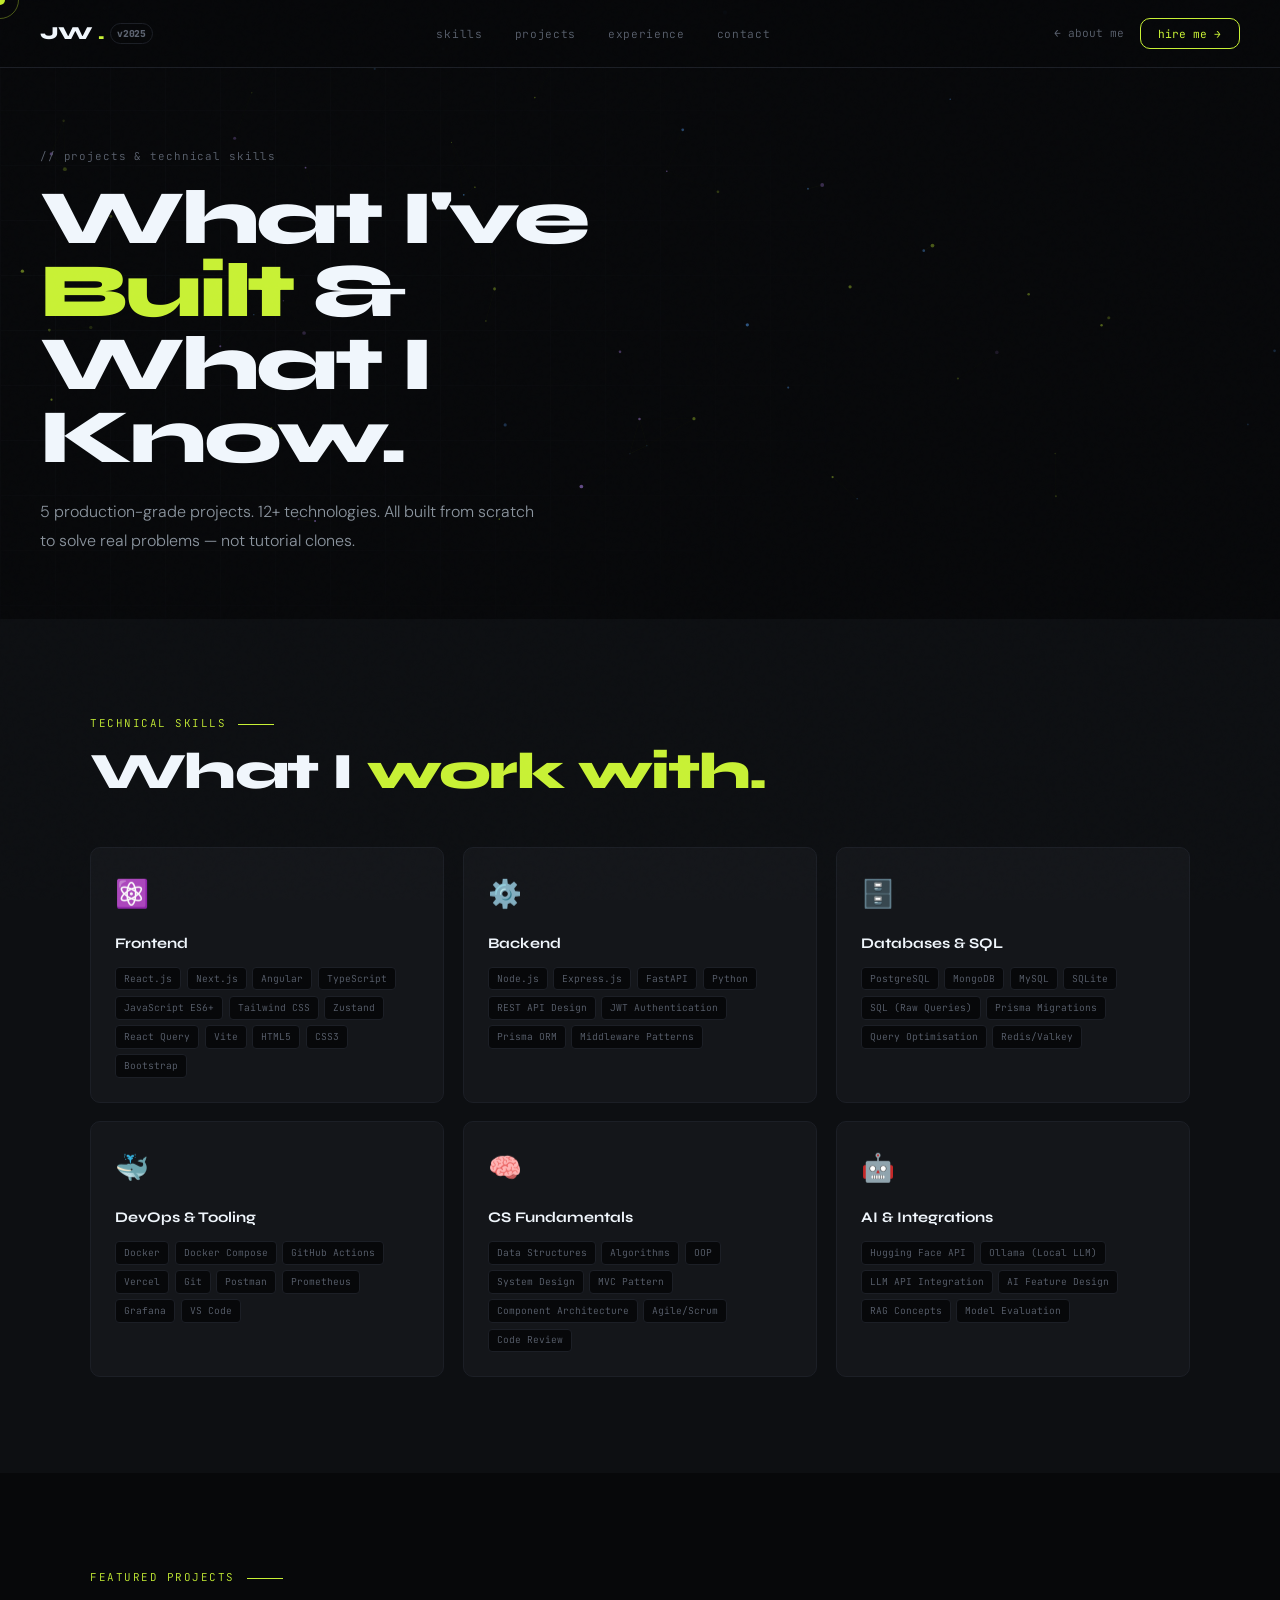
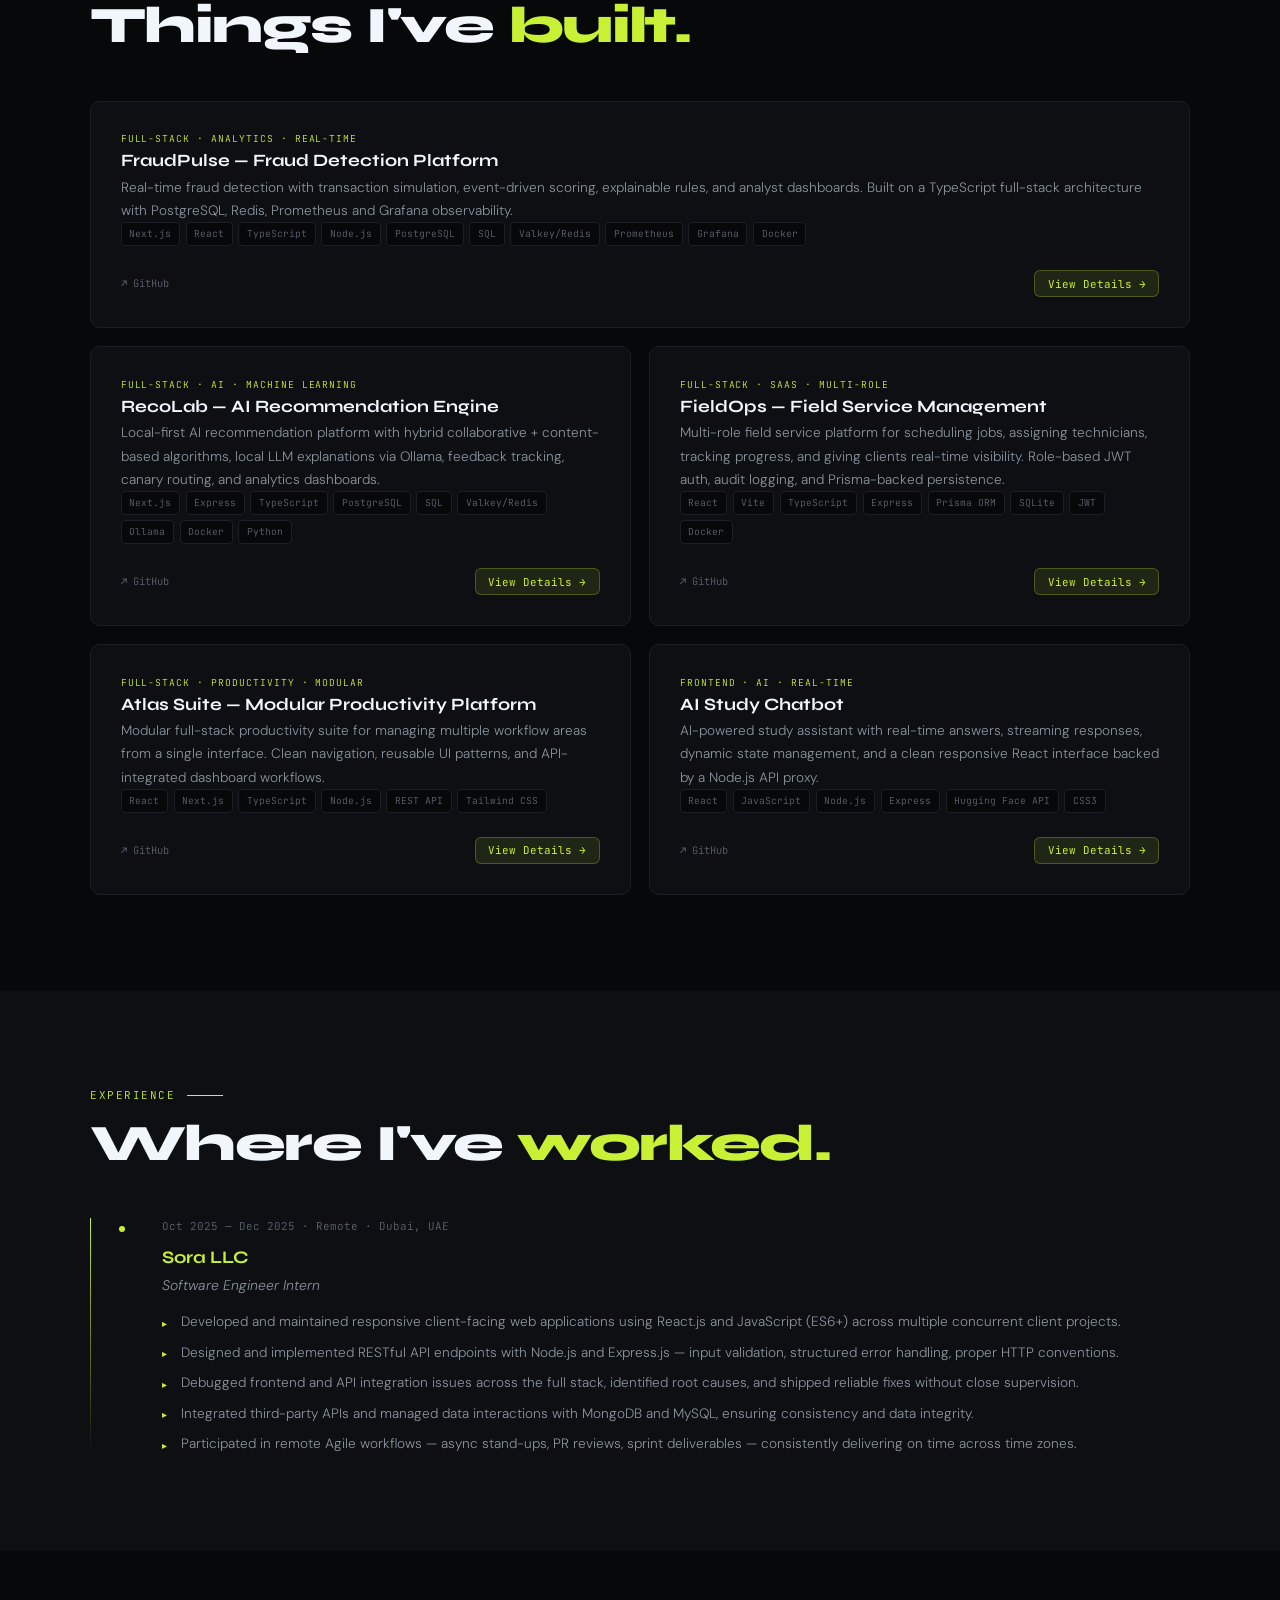
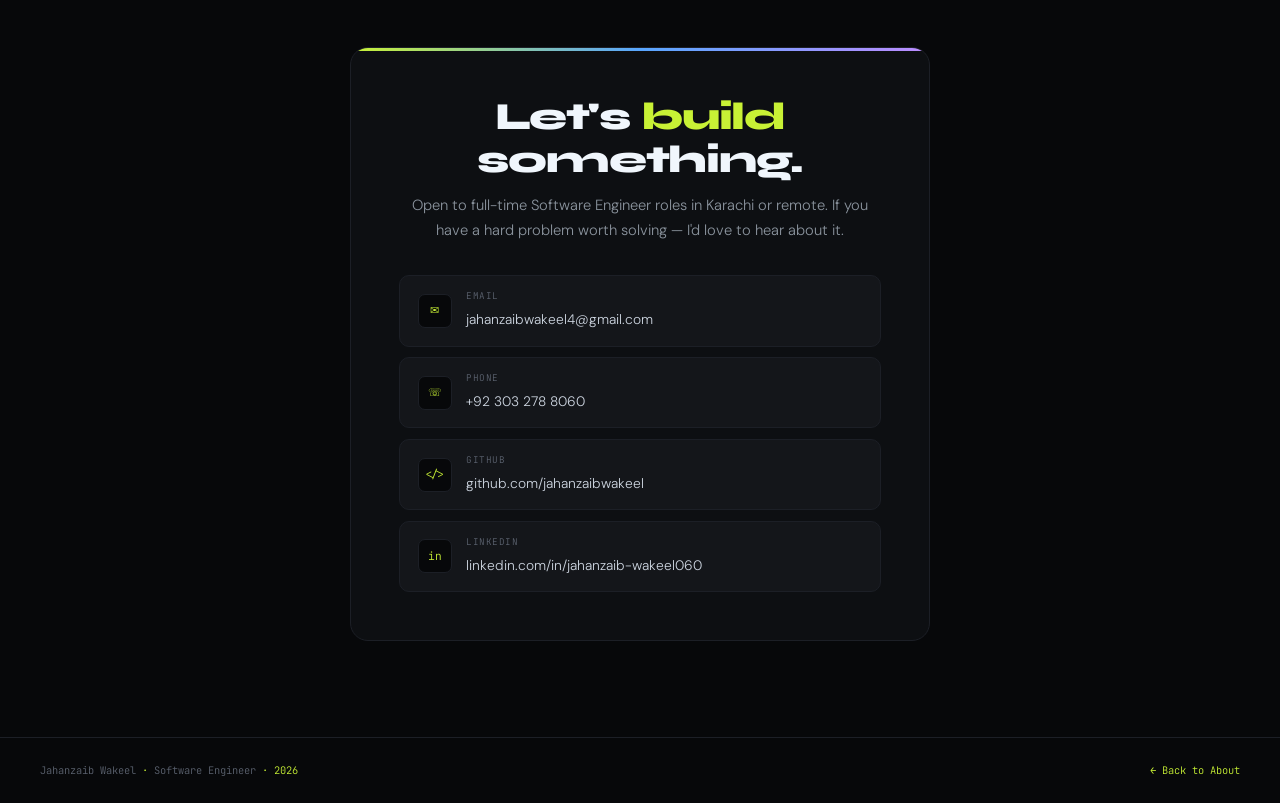
==== projects.html @ edf0a4b5 "my portfolio" ====
<!DOCTYPE html>
<html lang="en">
<head>
  <meta charset="UTF-8"/>
  <meta name="viewport" content="width=device-width,initial-scale=1.0"/>
  <title>Projects & Skills — Jahanzaib Wakeel</title>
  <meta name="description" content="Projects and technical skills of Jahanzaib Wakeel — Full-Stack Software Engineer."/>
  <link rel="preconnect" href="https://fonts.googleapis.com"/>
  <link href="https://fonts.googleapis.com/css2?family=Syne:wght@400;600;700;800&family=JetBrains+Mono:wght@300;400;500&family=DM+Sans:ital,wght@0,300;0,400;0,500;1,300&display=swap" rel="stylesheet"/>
  <link rel="stylesheet" href="css/style.css"/>
</head>
<body>

<!-- ── SHARED UI ───────────────────────────── -->
<div id="progress"></div>
<div id="cursor"></div>
<div id="cursor-ring"></div>

<!-- ══════════════════════════════════
     NAV
══════════════════════════════════ -->
<nav id="nav">
  <div class="nav-logo" data-glitch>JW<span class="dot">.</span><span class="version">v2025</span></div>
  <ul class="nav-links">
    <li><a href="#skills">skills</a></li>
    <li><a href="#projects">projects</a></li>
    <li><a href="#experience">experience</a></li>
    <li><a href="#page2-contact">contact</a></li>
  </ul>
  <div class="nav-right">
    <a href="index.html" class="nav-page-link">← about me</a>
    <button class="nav-cta" data-modal="open"><span class="label">hire me →</span></button>
  </div>
</nav>

<!-- ══════════════════════════════════
     HIRE ME MODAL (same on both pages)
══════════════════════════════════ -->
<div class="modal-overlay" id="modal">
  <div class="modal">
    <div class="modal-top-bar"></div>
    <button class="modal-close" onclick="closeModal()">✕</button>
    <div class="modal-eyebrow">// open to opportunities</div>
    <div class="modal-title">Let's Build<br/>Together.</div>
    <div class="modal-sub">Full-time · Contract · Freelance — available in Karachi or fully remote.</div>
    <div class="modal-links">
      <a href="mailto:jahanzaibwakeel4@gmail.com" class="modal-link">
        <div class="mlink-icon">✉</div>
        <div><span class="mlink-label">Email</span><span class="mlink-value">jahanzaibwakeel4@gmail.com</span></div>
      </a>
      <a href="tel:+923032788060" class="modal-link">
        <div class="mlink-icon">☏</div>
        <div><span class="mlink-label">Phone</span><span class="mlink-value">+92 303 278 8060</span></div>
      </a>
      <a href="https://linkedin.com/in/jahanzaib-wakeel060/" target="_blank" class="modal-link">
        <div class="mlink-icon">in</div>
        <div><span class="mlink-label">LinkedIn</span><span class="mlink-value">linkedin.com/in/jahanzaib-wakeel060</span></div>
      </a>
      <a href="https://github.com/jahanzaibwakeel" target="_blank" class="modal-link">
        <div class="mlink-icon">&lt;/&gt;</div>
        <div><span class="mlink-label">GitHub</span><span class="mlink-value">github.com/jahanzaibwakeel</span></div>
      </a>
      <div class="modal-link">
        <div class="mlink-icon">📍</div>
        <div><span class="mlink-label">Location</span><span class="mlink-value">Karachi, Pakistan · Remote OK</span></div>
      </div>
    </div>
    <div class="modal-status">
      <div class="status-dot"></div>
      <span>Currently available — seeking full-time roles</span>
    </div>
  </div>
</div>

<!-- ══════════════════════════════════
     PAGE 2 HERO
══════════════════════════════════ -->
<section id="page2-hero" style="position:relative">
  <canvas id="particle-canvas" style="position:absolute;inset:0;pointer-events:none;z-index:0"></canvas>
  <div class="p2-hero-grid"></div>
  <div class="p2-hero-content" style="position:relative;z-index:1">
    <div class="p2-tag">// projects &amp; technical skills</div>
    <h1 class="p2-title">What I've<br/><em>Built</em> &amp;<br/>What I Know.</h1>
    <p class="p2-desc">5 production-grade projects. 12+ technologies. All built from scratch to solve real problems — not tutorial clones.</p>
  </div>
</section>

<!-- ══════════════════════════════════
     SKILLS  — rendered by projects.js
══════════════════════════════════ -->
<section id="skills">
  <div class="mxw">
    <div class="sec-eyebrow" data-reveal data-delay="1">Technical Skills</div>
    <h2 class="sec-title" data-reveal data-delay="2">What I <em>work with.</em></h2>
    <div class="skills-grid" id="skills-grid">
      <!-- Injected by projects.js -->
    </div>
  </div>
</section>

<!-- ══════════════════════════════════
     PROJECTS — rendered by projects.js
══════════════════════════════════ -->
<section id="projects">
  <div class="mxw">
    <div class="sec-eyebrow" data-reveal data-delay="1">Featured Projects</div>
    <h2 class="sec-title" data-reveal data-delay="2">Things I've <em>built.</em></h2>
    <div class="proj-grid" id="projects-grid">
      <!-- Injected by projects.js -->
    </div>
  </div>
</section>

<!-- ══════════════════════════════════
     EXPERIENCE
══════════════════════════════════ -->
<section id="experience">
  <div class="mxw">
    <div class="sec-eyebrow" data-reveal data-delay="1">Experience</div>
    <h2 class="sec-title" data-reveal data-delay="2">Where I've <em>worked.</em></h2>
    <div class="exp-timeline">
      <div class="exp-item" data-reveal>
        <div class="exp-dot"></div>
        <div class="exp-date">Oct 2025 — Dec 2025 · Remote · Dubai, UAE</div>
        <div class="exp-co">Sora LLC</div>
        <div class="exp-role">Software Engineer Intern</div>
        <ul class="exp-bullets">
          <li>Developed and maintained responsive client-facing web applications using React.js and JavaScript (ES6+) across multiple concurrent client projects.</li>
          <li>Designed and implemented RESTful API endpoints with Node.js and Express.js — input validation, structured error handling, proper HTTP conventions.</li>
          <li>Debugged frontend and API integration issues across the full stack, identified root causes, and shipped reliable fixes without close supervision.</li>
          <li>Integrated third-party APIs and managed data interactions with MongoDB and MySQL, ensuring consistency and data integrity.</li>
          <li>Participated in remote Agile workflows — async stand-ups, PR reviews, sprint deliverables — consistently delivering on time across time zones.</li>
        </ul>
      </div>
    </div>
  </div>
</section>

<!-- ══════════════════════════════════
     CONTACT
══════════════════════════════════ -->
<section id="page2-contact">
  <div class="mxw">
    <div class="p2-contact-wrap" data-reveal>
      <h2 class="p2-ct-title">Let's <em>build</em><br/>something.</h2>
      <p class="p2-ct-sub">Open to full-time Software Engineer roles in Karachi or remote. If you have a hard problem worth solving — I'd love to hear about it.</p>
      <div class="p2-ct-links">
        <a href="mailto:jahanzaibwakeel4@gmail.com" class="ct-link">
          <div class="ct-ico">✉</div>
          <div><span class="ct-label">Email</span><span class="ct-val">jahanzaibwakeel4@gmail.com</span></div>
        </a>
        <a href="tel:+923032788060" class="ct-link">
          <div class="ct-ico">☏</div>
          <div><span class="ct-label">Phone</span><span class="ct-val">+92 303 278 8060</span></div>
        </a>
        <a href="https://github.com/jahanzaibwakeel" target="_blank" class="ct-link">
          <div class="ct-ico">&lt;/&gt;</div>
          <div><span class="ct-label">GitHub</span><span class="ct-val">github.com/jahanzaibwakeel</span></div>
        </a>
        <a href="https://linkedin.com/in/jahanzaib-wakeel060/" target="_blank" class="ct-link">
          <div class="ct-ico">in</div>
          <div><span class="ct-label">LinkedIn</span><span class="ct-val">linkedin.com/in/jahanzaib-wakeel060</span></div>
        </a>
      </div>
    </div>
  </div>
</section>

<!-- FOOTER -->
<footer>
  <p>Jahanzaib Wakeel <span>·</span> Software Engineer <span>·</span> <span id="year"></span></p>
  <p><a href="index.html" style="color:var(--volt)">← Back to About</a></p>
</footer>

<!-- ── SCRIPTS ──────────────────────────── -->
<script src="js/main.js"></script>
<script src="js/projects.js"></script>
</body>
</html>
---- css/style.css ----
/* ═══════════════════════════════════════════════════════
   JAHANZAIB WAKEEL — PORTFOLIO STYLESHEET
   style.css · shared across all pages
═══════════════════════════════════════════════════════ */

/* ── DESIGN TOKENS ─────────────────────────────────── */
:root {
  --ink:      #07080a;
  --ink2:     #0d0f12;
  --ink3:     #14161a;
  --border:   #1c1f26;
  --mist:     #2e3340;
  --td:       #5c6370;
  --tm:       #8b949e;
  --tb:       #cdd5e0;
  --tB:       #f0f6fc;
  --volt:     #c8f135;
  --voltD:    #a3c922;
  --voltG:    rgba(200, 241, 53, 0.10);
  --voltGH:   rgba(200, 241, 53, 0.18);
  --blue:     #58a6ff;
  --purple:   #bc8cff;
  --orange:   #ffa657;
  --cyan:     #39d0d8;
  --red:      #ff7b72;
  --r:        10px;
  --rL:       18px;
  --nh:       68px;
  --shadow:   0 8px 48px rgba(0,0,0,0.55);
  --ease:     cubic-bezier(0.25, 0.46, 0.45, 0.94);
}

/* ── RESET ─────────────────────────────────────────── */
*, *::before, *::after {
  box-sizing: border-box;
  margin: 0;
  padding: 0;
}
html {
  scroll-behavior: smooth;
  font-size: 16px;
}
body {
  background: var(--ink);
  color: var(--tb);
  font-family: 'DM Sans', sans-serif;
  font-weight: 300;
  line-height: 1.65;
  overflow-x: hidden;
  cursor: none;
}
a { color: inherit; text-decoration: none; }
button { cursor: none; }
img { display: block; max-width: 100%; }
ul { list-style: none; }

/* ── SCROLLBAR ─────────────────────────────────────── */
::-webkit-scrollbar { width: 3px; }
::-webkit-scrollbar-track { background: var(--ink); }
::-webkit-scrollbar-thumb { background: var(--volt); border-radius: 2px; }

/* ── NOISE TEXTURE ─────────────────────────────────── */
body::after {
  content: '';
  position: fixed;
  inset: 0;
  background-image: url("data:image/svg+xml,%3Csvg viewBox='0 0 200 200' xmlns='http://www.w3.org/2000/svg'%3E%3Cfilter id='n'%3E%3CfeTurbulence type='fractalNoise' baseFrequency='.85' numOctaves='4' stitchTiles='stitch'/%3E%3C/filter%3E%3Crect width='100%25' height='100%25' filter='url(%23n)' opacity='.025'/%3E%3C/svg%3E");
  pointer-events: none;
  z-index: 9999;
  mix-blend-mode: overlay;
}

/* ── PROGRESS BAR ──────────────────────────────────── */
#progress {
  position: fixed;
  top: 0; left: 0;
  height: 2px;
  background: linear-gradient(90deg, var(--volt), var(--blue));
  z-index: 1000;
  width: 0%;
  transition: width 0.1s linear;
}

/* ── CUSTOM CURSOR ─────────────────────────────────── */
#cursor {
  position: fixed;
  width: 10px;
  height: 10px;
  background: var(--volt);
  border-radius: 50%;
  pointer-events: none;
  z-index: 9998;
  transform: translate(-50%, -50%);
  transition: width 0.2s var(--ease), height 0.2s var(--ease);
  mix-blend-mode: difference;
}
#cursor-ring {
  position: fixed;
  width: 38px;
  height: 38px;
  border: 1.5px solid rgba(200, 241, 53, 0.35);
  border-radius: 50%;
  pointer-events: none;
  z-index: 9997;
  transform: translate(-50%, -50%);
  transition: width 0.25s var(--ease), height 0.25s var(--ease),
              border-color 0.25s;
}
.cursor-grow { width: 22px !important; height: 22px !important; }
.ring-grow   { width: 60px !important; height: 60px !important;
               border-color: rgba(200, 241, 53, 0.65) !important; }

/* ── NAV ───────────────────────────────────────────── */
nav {
  position: fixed;
  top: 0; left: 0; right: 0;
  height: var(--nh);
  display: flex;
  align-items: center;
  justify-content: space-between;
  padding: 0 2.5rem;
  background: rgba(7, 8, 10, 0.82);
  backdrop-filter: blur(20px);
  -webkit-backdrop-filter: blur(20px);
  border-bottom: 1px solid var(--border);
  z-index: 500;
  transition: box-shadow 0.3s;
}
nav.scrolled { box-shadow: 0 4px 40px rgba(0,0,0,0.6); }

.nav-logo {
  font-family: 'Syne', sans-serif;
  font-weight: 800;
  font-size: 1.15rem;
  letter-spacing: -0.02em;
  color: var(--tB);
  display: flex;
  align-items: center;
  gap: 0.35rem;
}
.nav-logo .dot { color: var(--volt); }
.nav-logo .version {
  font-family: 'JetBrains Mono', monospace;
  font-size: 0.6rem;
  color: var(--td);
  border: 1px solid var(--border);
  padding: 0.1rem 0.4rem;
  border-radius: 100px;
}

.nav-links {
  display: flex;
  gap: 2rem;
}
.nav-links a {
  font-family: 'JetBrains Mono', monospace;
  font-size: 0.7rem;
  color: var(--td);
  letter-spacing: 0.06em;
  transition: color 0.2s;
  position: relative;
  padding-bottom: 2px;
}
.nav-links a::after {
  content: '';
  position: absolute;
  bottom: -2px; left: 0;
  width: 0; height: 1px;
  background: var(--volt);
  transition: width 0.25s var(--ease);
}
.nav-links a:hover,
.nav-links a.active { color: var(--volt); }
.nav-links a:hover::after,
.nav-links a.active::after { width: 100%; }

.nav-right {
  display: flex;
  align-items: center;
  gap: 1rem;
}
.nav-page-link {
  font-family: 'JetBrains Mono', monospace;
  font-size: 0.7rem;
  color: var(--td);
  transition: color 0.2s;
}
.nav-page-link:hover { color: var(--volt); }
.nav-cta {
  font-family: 'JetBrains Mono', monospace;
  font-size: 0.7rem;
  padding: 0.45rem 1.1rem;
  border: 1px solid var(--volt);
  color: var(--volt);
  border-radius: var(--r);
  transition: all 0.22s;
  background: transparent;
  position: relative;
  overflow: hidden;
}
.nav-cta::before {
  content: '';
  position: absolute;
  inset: 0;
  background: var(--volt);
  transform: translateX(-101%);
  transition: transform 0.25s var(--ease);
}
.nav-cta .label { position: relative; z-index: 1; }
.nav-cta:hover { color: var(--ink); }
.nav-cta:hover::before { transform: translateX(0); }

/* ── HIRE ME MODAL ─────────────────────────────────── */
.modal-overlay {
  position: fixed;
  inset: 0;
  background: rgba(0, 0, 0, 0.80);
  backdrop-filter: blur(12px);
  -webkit-backdrop-filter: blur(12px);
  z-index: 800;
  display: flex;
  align-items: center;
  justify-content: center;
  opacity: 0;
  pointer-events: none;
  transition: opacity 0.3s;
}
.modal-overlay.open {
  opacity: 1;
  pointer-events: all;
}
.modal {
  background: var(--ink2);
  border: 1px solid var(--border);
  border-radius: var(--rL);
  padding: 2.5rem;
  width: min(520px, 92vw);
  position: relative;
  overflow: hidden;
  transform: translateY(30px) scale(0.96);
  transition: transform 0.35s var(--ease);
}
.modal-overlay.open .modal {
  transform: none;
}
.modal-top-bar {
  position: absolute;
  top: 0; left: 0; right: 0;
  height: 3px;
  background: linear-gradient(90deg, var(--volt), var(--blue), var(--purple));
}
.modal-close {
  position: absolute;
  top: 1rem; right: 1rem;
  width: 30px; height: 30px;
  border-radius: 50%;
  background: var(--ink3);
  border: 1px solid var(--border);
  color: var(--td);
  font-size: 0.85rem;
  display: flex;
  align-items: center;
  justify-content: center;
  transition: all 0.2s;
}
.modal-close:hover { border-color: var(--volt); color: var(--volt); }

.modal-eyebrow {
  font-family: 'JetBrains Mono', monospace;
  font-size: 0.65rem;
  color: var(--volt);
  letter-spacing: 0.12em;
  text-transform: uppercase;
  margin-bottom: 0.6rem;
}
.modal-title {
  font-family: 'Syne', sans-serif;
  font-weight: 800;
  font-size: 1.9rem;
  color: var(--tB);
  letter-spacing: -0.025em;
  margin-bottom: 0.5rem;
  line-height: 1.1;
}
.modal-sub {
  font-size: 0.85rem;
  color: var(--tm);
  margin-bottom: 1.75rem;
  line-height: 1.6;
}
.modal-links {
  display: flex;
  flex-direction: column;
  gap: 0.65rem;
}
.modal-link {
  display: flex;
  align-items: center;
  gap: 1rem;
  padding: 0.85rem 1.1rem;
  background: var(--ink3);
  border: 1px solid var(--border);
  border-radius: var(--r);
  transition: all 0.22s var(--ease);
}
.modal-link:hover {
  border-color: var(--volt);
  background: var(--voltG);
  transform: translateX(5px);
}
.mlink-icon {
  width: 36px; height: 36px;
  border-radius: 8px;
  background: var(--ink);
  border: 1px solid var(--border);
  display: flex;
  align-items: center;
  justify-content: center;
  font-size: 0.9rem;
  flex-shrink: 0;
  transition: border-color 0.2s;
  font-family: 'JetBrains Mono', monospace;
  font-size: 0.75rem;
  color: var(--volt);
}
.modal-link:hover .mlink-icon { border-color: var(--volt); }
.mlink-label {
  font-family: 'JetBrains Mono', monospace;
  font-size: 0.6rem;
  color: var(--td);
  display: block;
  margin-bottom: 0.1rem;
  text-transform: uppercase;
  letter-spacing: 0.06em;
}
.mlink-value { font-size: 0.87rem; color: var(--tb); }
.modal-status {
  display: flex;
  align-items: center;
  gap: 0.6rem;
  margin-top: 1.5rem;
  padding: 0.7rem 1rem;
  background: rgba(200, 241, 53, 0.05);
  border: 1px solid rgba(200, 241, 53, 0.18);
  border-radius: var(--r);
}
.status-dot {
  width: 8px; height: 8px;
  background: var(--volt);
  border-radius: 50%;
  animation: pulse-green 1.8s ease-in-out infinite;
}
.modal-status span {
  font-family: 'JetBrains Mono', monospace;
  font-size: 0.7rem;
  color: var(--volt);
}
@keyframes pulse-green {
  0%, 100% { box-shadow: 0 0 0 0 rgba(200,241,53,0.5); }
  50% { box-shadow: 0 0 0 6px rgba(200,241,53,0); }
}

/* ── SECTION HELPERS ───────────────────────────────── */
section { padding: 6rem 2.5rem; position: relative; }
.mxw { max-width: 1100px; margin: 0 auto; }
.sec-eyebrow {
  font-family: 'JetBrains Mono', monospace;
  font-size: 0.68rem;
  color: var(--volt);
  letter-spacing: 0.14em;
  text-transform: uppercase;
  display: flex;
  align-items: center;
  gap: 0.75rem;
  margin-bottom: 0.75rem;
}
.sec-eyebrow::after {
  content: '';
  height: 1px; width: 36px;
  background: var(--volt);
  display: inline-block;
}
.sec-title {
  font-family: 'Syne', sans-serif;
  font-weight: 800;
  font-size: clamp(2rem, 4vw, 3.2rem);
  color: var(--tB);
  letter-spacing: -0.03em;
  margin-bottom: 3rem;
  line-height: 1.05;
}
.sec-title em { color: var(--volt); font-style: normal; }

/* ── BUTTONS ───────────────────────────────────────── */
.btn-volt {
  display: inline-flex;
  align-items: center;
  gap: 0.5rem;
  padding: 0.82rem 1.85rem;
  background: var(--volt);
  color: var(--ink);
  font-family: 'Syne', sans-serif;
  font-weight: 700;
  font-size: 0.88rem;
  border-radius: var(--r);
  border: none;
  transition: all 0.25s var(--ease);
  position: relative;
  overflow: hidden;
}
.btn-volt::after {
  content: '';
  position: absolute;
  inset: 0;
  background: linear-gradient(45deg, transparent 30%, rgba(255,255,255,0.18) 50%, transparent 70%);
  transform: translateX(-100%);
  transition: transform 0.45s;
}
.btn-volt:hover { transform: translateY(-2px); box-shadow: 0 8px 28px rgba(200,241,53,0.32); }
.btn-volt:hover::after { transform: translateX(100%); }
.btn-outline {
  display: inline-flex;
  align-items: center;
  gap: 0.5rem;
  padding: 0.82rem 1.85rem;
  border: 1px solid var(--border);
  color: var(--tm);
  font-family: 'Syne', sans-serif;
  font-weight: 600;
  font-size: 0.88rem;
  border-radius: var(--r);
  background: transparent;
  transition: all 0.22s var(--ease);
}
.btn-outline:hover { border-color: var(--volt); color: var(--volt); transform: translateY(-2px); }
.btn-sm {
  font-family: 'JetBrains Mono', monospace;
  font-size: 0.68rem;
  padding: 0.35rem 0.8rem;
  border: 1px solid rgba(200,241,53,0.25);
  color: var(--volt);
  border-radius: 6px;
  background: var(--voltG);
  transition: all 0.2s;
  display: inline-flex;
  align-items: center;
  gap: 0.3rem;
}
.btn-sm:hover { background: var(--voltGH); }

/* ── CHIPS / TAGS ──────────────────────────────────── */
.chip {
  font-family: 'JetBrains Mono', monospace;
  font-size: 0.63rem;
  padding: 0.25rem 0.65rem;
  border: 1px solid var(--border);
  border-radius: 100px;
  color: var(--td);
  background: var(--ink2);
  letter-spacing: 0.03em;
  transition: all 0.2s;
  cursor: default;
}
.chip:hover { border-color: var(--volt); color: var(--volt); background: var(--voltG); }
.stk-tag {
  font-family: 'JetBrains Mono', monospace;
  font-size: 0.6rem;
  padding: 0.18rem 0.48rem;
  border: 1px solid var(--border);
  border-radius: 4px;
  color: var(--td);
  background: var(--ink);
}

/* ── REVEAL ANIMATIONS ─────────────────────────────── */
[data-reveal] {
  opacity: 0;
  transform: translateY(32px);
  transition: opacity 0.7s var(--ease), transform 0.7s var(--ease);
}
[data-reveal="left"] { transform: translateX(-32px); }
[data-reveal="right"] { transform: translateX(32px); }
[data-reveal="scale"] { transform: scale(0.92); }
[data-reveal].visible {
  opacity: 1;
  transform: none;
}
[data-delay="1"] { transition-delay: 0.08s; }
[data-delay="2"] { transition-delay: 0.16s; }
[data-delay="3"] { transition-delay: 0.24s; }
[data-delay="4"] { transition-delay: 0.32s; }
[data-delay="5"] { transition-delay: 0.40s; }
[data-delay="6"] { transition-delay: 0.48s; }

/* ═══════════════════════════════════════════════════════
   PAGE 1 — index.html (Hero + About + Education)
═══════════════════════════════════════════════════════ */

/* ── CANVAS HERO ───────────────────────────────────── */
#hero {
  position: relative;
  height: 100vh;
  min-height: 700px;
  display: flex;
  align-items: center;
  overflow: hidden;
}
#three-canvas {
  position: absolute;
  inset: 0;
  z-index: 0;
}
.hero-overlay {
  position: absolute;
  inset: 0;
  background: linear-gradient(
    135deg,
    rgba(7,8,10,0.75) 0%,
    rgba(7,8,10,0.35) 60%,
    rgba(7,8,10,0.65) 100%
  );
  z-index: 1;
}
.hero-content {
  position: relative;
  z-index: 2;
  padding: 0 2.5rem;
  max-width: 900px;
}
.hero-eyebrow {
  display: inline-flex;
  align-items: center;
  gap: 0.6rem;
  font-family: 'JetBrains Mono', monospace;
  font-size: 0.7rem;
  color: var(--volt);
  letter-spacing: 0.1em;
  margin-bottom: 1.5rem;
  opacity: 0;
  animation: fadeUp 0.7s 0.3s var(--ease) forwards;
}
.hero-eyebrow::before {
  content: '';
  width: 22px; height: 1px;
  background: var(--volt);
}
.hero-eyebrow .blink {
  display: inline-block;
  width: 7px; height: 7px;
  background: var(--volt);
  border-radius: 50%;
  animation: pulse-green 1.5s infinite;
  margin-right: 0.25rem;
}
.hero-name {
  font-family: 'Syne', sans-serif;
  font-weight: 800;
  font-size: clamp(3.5rem, 10vw, 8rem);
  line-height: 0.9;
  letter-spacing: -0.04em;
  color: var(--tB);
  margin-bottom: 0.5rem;
  opacity: 0;
  animation: fadeUp 0.8s 0.45s var(--ease) forwards;
}
.hero-name .volt-text {
  color: var(--volt);
  display: inline-block;
  position: relative;
}
.hero-name .volt-text::after {
  content: '';
  position: absolute;
  bottom: -4px; left: 0; right: 0;
  height: 3px;
  background: linear-gradient(90deg, var(--volt), transparent);
  border-radius: 2px;
}
.hero-role {
  font-family: 'Syne', sans-serif;
  font-weight: 600;
  font-size: clamp(1rem, 2.2vw, 1.6rem);
  color: var(--td);
  margin-bottom: 2rem;
  opacity: 0;
  animation: fadeUp 0.7s 0.6s var(--ease) forwards;
}
.hero-desc {
  font-size: 1rem;
  color: var(--tm);
  max-width: 480px;
  line-height: 1.8;
  margin-bottom: 2.5rem;
  opacity: 0;
  animation: fadeUp 0.7s 0.75s var(--ease) forwards;
}
.hero-actions {
  display: flex;
  gap: 1rem;
  flex-wrap: wrap;
  opacity: 0;
  animation: fadeUp 0.7s 0.9s var(--ease) forwards;
}
.hero-chips-row {
  display: flex;
  flex-wrap: wrap;
  gap: 0.5rem;
  margin-top: 2.5rem;
  opacity: 0;
  animation: fadeUp 0.7s 1.05s var(--ease) forwards;
}
.hero-scroll {
  position: absolute;
  bottom: 2.5rem;
  left: 50%;
  transform: translateX(-50%);
  z-index: 2;
  display: flex;
  flex-direction: column;
  align-items: center;
  gap: 0.5rem;
  opacity: 0;
  animation: fadeUp 0.7s 1.3s var(--ease) forwards;
}
.hero-scroll span {
  font-family: 'JetBrains Mono', monospace;
  font-size: 0.6rem;
  color: var(--td);
  letter-spacing: 0.1em;
  text-transform: uppercase;
}
.scroll-line {
  width: 1px;
  height: 48px;
  background: linear-gradient(to bottom, var(--volt), transparent);
  animation: scrollLine 1.8s ease-in-out infinite;
}
@keyframes scrollLine {
  0%   { transform: scaleY(0); transform-origin: top; }
  50%  { transform: scaleY(1); transform-origin: top; }
  51%  { transform: scaleY(1); transform-origin: bottom; }
  100% { transform: scaleY(0); transform-origin: bottom; }
}

/* ── ABOUT ─────────────────────────────────────────── */
#about { background: var(--ink2); }
.about-grid {
  display: grid;
  grid-template-columns: 1fr 1fr;
  gap: 5rem;
  align-items: start;
}
.about-text p {
  color: var(--tm);
  line-height: 1.85;
  margin-bottom: 1.1rem;
  font-size: 0.95rem;
}
.about-text p strong { color: var(--tB); font-weight: 500; }
.about-text p em { color: var(--volt); font-style: normal; }
.about-meta {
  display: flex;
  flex-wrap: wrap;
  gap: 0.5rem;
  margin-top: 2rem;
}
.meta-item {
  display: flex;
  align-items: center;
  gap: 0.5rem;
  padding: 0.5rem 0.85rem;
  background: var(--ink3);
  border: 1px solid var(--border);
  border-radius: var(--r);
  font-family: 'JetBrains Mono', monospace;
  font-size: 0.68rem;
  color: var(--tm);
}
.meta-item span { color: var(--volt); }
.about-right {}
.stats-grid {
  display: grid;
  grid-template-columns: 1fr 1fr;
  gap: 1rem;
  margin-bottom: 2rem;
}
.stat-card {
  background: var(--ink3);
  border: 1px solid var(--border);
  border-radius: var(--r);
  padding: 1.4rem;
  transition: all 0.28s var(--ease);
  position: relative;
  overflow: hidden;
}
.stat-card::before {
  content: '';
  position: absolute;
  top: 0; left: 0; right: 0;
  height: 2px;
  background: linear-gradient(90deg, var(--volt), var(--blue));
  transform: scaleX(0);
  transform-origin: left;
  transition: transform 0.35s var(--ease);
}
.stat-card:hover { border-color: var(--mist); transform: translateY(-4px); }
.stat-card:hover::before { transform: scaleX(1); }
.stat-num {
  font-family: 'Syne', sans-serif;
  font-weight: 800;
  font-size: 2.4rem;
  color: var(--volt);
  line-height: 1;
  margin-bottom: 0.3rem;
}
.stat-lbl {
  font-family: 'JetBrains Mono', monospace;
  font-size: 0.65rem;
  color: var(--td);
  letter-spacing: 0.04em;
}
.about-cv-card {
  background: var(--ink3);
  border: 1px solid var(--border);
  border-radius: var(--r);
  padding: 1.5rem;
  position: relative;
  overflow: hidden;
  transition: border-color 0.3s;
}
.about-cv-card:hover { border-color: var(--volt); }
.cv-card-bar {
  height: 3px;
  background: linear-gradient(90deg, var(--volt), var(--blue), var(--purple));
  border-radius: 2px;
  margin-bottom: 1.25rem;
}
.cv-name-lg {
  font-family: 'Syne', sans-serif;
  font-weight: 700;
  font-size: 1.05rem;
  color: var(--tB);
  margin-bottom: 0.2rem;
}
.cv-role-sm { font-size: 0.78rem; color: var(--td); margin-bottom: 1rem; }
.cv-number {
  font-family: 'JetBrains Mono', monospace;
  font-size: 0.78rem;
  color: var(--td);
  letter-spacing: 0.15em;
  padding: 0.75rem 0;
  border-top: 1px solid var(--border);
  border-bottom: 1px solid var(--border);
  margin-bottom: 0.75rem;
}
.cv-number .v { color: var(--volt); }
.cv-footer {
  display: flex;
  justify-content: space-between;
  font-family: 'JetBrains Mono', monospace;
  font-size: 0.6rem;
  color: var(--td);
}
.cv-footer .open { color: var(--volt); }

/* ── EDUCATION ─────────────────────────────────────── */
#education { background: var(--ink); }
.edu-card {
  background: var(--ink2);
  border: 1px solid var(--border);
  border-radius: var(--rL);
  padding: 2.5rem;
  display: grid;
  grid-template-columns: 1fr auto;
  gap: 2rem;
  align-items: start;
  transition: border-color 0.3s;
  margin-bottom: 1.5rem;
}
.edu-card:hover { border-color: var(--volt); }
.edu-eyebrow {
  font-family: 'JetBrains Mono', monospace;
  font-size: 0.62rem;
  color: var(--volt);
  letter-spacing: 0.1em;
  text-transform: uppercase;
  margin-bottom: 0.5rem;
}
.edu-degree {
  font-family: 'Syne', sans-serif;
  font-weight: 700;
  font-size: 1.3rem;
  color: var(--tB);
  margin-bottom: 0.3rem;
}
.edu-school { font-size: 0.9rem; color: var(--blue); margin-bottom: 1.25rem; }
.edu-courses { display: flex; flex-wrap: wrap; gap: 0.4rem; }
.edu-badge {
  text-align: right;
  flex-shrink: 0;
}
.edu-badge-big {
  font-family: 'Syne', sans-serif;
  font-weight: 800;
  font-size: 3.5rem;
  color: var(--volt);
  line-height: 1;
}
.edu-badge-sub {
  font-family: 'JetBrains Mono', monospace;
  font-size: 0.65rem;
  color: var(--td);
}

/* ── PAGE 1 CONTACT CTA ────────────────────────────── */
#page1-cta {
  background: var(--ink2);
  text-align: center;
}
.cta-inner {
  max-width: 600px;
  margin: 0 auto;
  padding: 3.5rem;
  background: var(--ink3);
  border: 1px solid var(--border);
  border-radius: var(--rL);
  position: relative;
  overflow: hidden;
}
.cta-inner::before {
  content: '';
  position: absolute;
  top: 0; left: 0; right: 0;
  height: 3px;
  background: linear-gradient(90deg, var(--volt), var(--blue), var(--purple));
}
.cta-title {
  font-family: 'Syne', sans-serif;
  font-weight: 800;
  font-size: 2.5rem;
  color: var(--tB);
  letter-spacing: -0.03em;
  margin-bottom: 1rem;
  line-height: 1.1;
}
.cta-title em { color: var(--volt); font-style: normal; }
.cta-sub { color: var(--tm); margin-bottom: 2rem; line-height: 1.75; font-size: 0.95rem; }
.cta-actions { display: flex; gap: 1rem; justify-content: center; flex-wrap: wrap; }

/* ═══════════════════════════════════════════════════════
   PAGE 2 — projects.html (Skills + Projects + Experience)
═══════════════════════════════════════════════════════ */

/* ── PAGE 2 HERO ───────────────────────────────────── */
#page2-hero {
  padding: calc(var(--nh) + 5rem) 2.5rem 4rem;
  background: var(--ink);
  position: relative;
  overflow: hidden;
}
.p2-hero-grid {
  position: absolute;
  inset: 0;
  background-image:
    linear-gradient(var(--border) 1px, transparent 1px),
    linear-gradient(90deg, var(--border) 1px, transparent 1px);
  background-size: 55px 55px;
  opacity: 0.2;
  mask-image: radial-gradient(ellipse 70% 80% at 10% 50%, black, transparent);
}
.p2-hero-content { max-width: 700px; }
.p2-tag {
  font-family: 'JetBrains Mono', monospace;
  font-size: 0.68rem;
  color: var(--td);
  letter-spacing: 0.08em;
  margin-bottom: 1rem;
  opacity: 0;
  animation: fadeUp 0.6s 0.1s var(--ease) forwards;
}
.p2-title {
  font-family: 'Syne', sans-serif;
  font-weight: 800;
  font-size: clamp(2.5rem, 6vw, 5rem);
  color: var(--tB);
  letter-spacing: -0.04em;
  line-height: 0.95;
  margin-bottom: 1.5rem;
  opacity: 0;
  animation: fadeUp 0.7s 0.2s var(--ease) forwards;
}
.p2-title em { color: var(--volt); font-style: normal; }
.p2-desc {
  font-size: 1rem;
  color: var(--tm);
  line-height: 1.8;
  max-width: 500px;
  opacity: 0;
  animation: fadeUp 0.7s 0.35s var(--ease) forwards;
}

/* ── SKILLS ────────────────────────────────────────── */
#skills { background: var(--ink2); }
.skills-grid {
  display: grid;
  grid-template-columns: repeat(3, 1fr);
  gap: 1.15rem;
}
.sk-card {
  background: var(--ink3);
  border: 1px solid var(--border);
  border-radius: var(--r);
  padding: 1.5rem;
  transition: all 0.28s var(--ease);
  position: relative;
  overflow: hidden;
  cursor: default;
}
.sk-card-glow {
  position: absolute;
  width: 120px; height: 120px;
  border-radius: 50%;
  background: radial-gradient(circle, var(--voltG), transparent 70%);
  top: -40px; right: -40px;
  opacity: 0;
  transition: opacity 0.35s;
}
.sk-card:hover .sk-card-glow { opacity: 1; }
.sk-card:hover { border-color: var(--mist); transform: translateY(-5px); box-shadow: 0 12px 36px rgba(0,0,0,.35); }
.sk-icon { font-size: 1.7rem; margin-bottom: 0.85rem; display: block; transition: transform 0.3s; }
.sk-card:hover .sk-icon { transform: scale(1.2) rotate(-5deg); }
.sk-title {
  font-family: 'Syne', sans-serif;
  font-weight: 700;
  font-size: 0.92rem;
  color: var(--tB);
  margin-bottom: 0.75rem;
  position: relative; z-index: 1;
}
.sk-tags { display: flex; flex-wrap: wrap; gap: 0.35rem; position: relative; z-index: 1; }
.sk-tag {
  font-family: 'JetBrains Mono', monospace;
  font-size: 0.6rem;
  padding: 0.18rem 0.5rem;
  background: var(--ink);
  border: 1px solid var(--border);
  border-radius: 4px;
  color: var(--td);
  transition: all 0.2s;
}
.sk-card:hover .sk-tag { border-color: var(--mist); color: var(--tm); }

/* ── PROJECTS ──────────────────────────────────────── */
#projects { background: var(--ink); }
.proj-grid {
  display: grid;
  grid-template-columns: repeat(2, 1fr);
  gap: 1.15rem;
}
.proj-card {
  background: var(--ink2);
  border: 1px solid var(--border);
  border-radius: var(--r);
  padding: 1.85rem;
  transition: all 0.28s var(--ease);
  display: flex;
  flex-direction: column;
  gap: 1rem;
  cursor: pointer;
  position: relative;
  overflow: hidden;
}
.proj-card::after {
  content: '';
  position: absolute;
  inset: 0;
  border-radius: var(--r);
  border: 1px solid transparent;
  background: linear-gradient(var(--ink2), var(--ink2)) padding-box,
              linear-gradient(135deg, var(--volt), var(--blue)) border-box;
  opacity: 0;
  transition: opacity 0.3s;
}
.proj-card:hover { transform: translateY(-5px); box-shadow: 0 16px 50px rgba(0,0,0,.4); }
.proj-card:hover::after { opacity: 1; }
.proj-card.featured { grid-column: span 2; }
.proj-eyebrow {
  font-family: 'JetBrains Mono', monospace;
  font-size: 0.6rem;
  color: var(--volt);
  letter-spacing: 0.1em;
  text-transform: uppercase;
}
.proj-name {
  font-family: 'Syne', sans-serif;
  font-weight: 700;
  font-size: 1.08rem;
  color: var(--tB);
  transition: color 0.2s;
}
.proj-card:hover .proj-name { color: var(--volt); }
.proj-desc { font-size: 0.85rem; color: var(--tm); line-height: 1.72; }
.proj-stack { display: flex; flex-wrap: wrap; gap: 0.35rem; margin-top: auto; }
.proj-footer {
  display: flex;
  justify-content: space-between;
  align-items: center;
  padding-top: 0.5rem;
}
.proj-gh {
  font-family: 'JetBrains Mono', monospace;
  font-size: 0.65rem;
  color: var(--td);
  transition: color 0.2s;
  display: inline-flex;
  align-items: center;
  gap: 0.3rem;
  position: relative; z-index: 1;
}
.proj-gh:hover { color: var(--volt); }
.proj-detail-link {
  position: relative; z-index: 1;
}

/* ── EXPERIENCE ────────────────────────────────────── */
#experience { background: var(--ink2); }
.exp-timeline { position: relative; padding-left: 2rem; }
.exp-timeline::before {
  content: '';
  position: absolute;
  left: 0; top: 0; bottom: 0;
  width: 1px;
  background: linear-gradient(to bottom, var(--volt), transparent);
}
.exp-item {
  position: relative;
  padding: 0 0 2.5rem 2.5rem;
}
.exp-item:last-child { padding-bottom: 0; }
.exp-dot {
  position: absolute;
  left: -5px; top: 6px;
  width: 10px; height: 10px;
  border-radius: 50%;
  background: var(--volt);
  border: 2px solid var(--ink2);
  transition: transform 0.2s;
}
.exp-item:hover .exp-dot { transform: scale(1.5); }
.exp-date {
  font-family: 'JetBrains Mono', monospace;
  font-size: 0.68rem;
  color: var(--td);
  margin-bottom: 0.4rem;
}
.exp-co {
  font-family: 'Syne', sans-serif;
  font-weight: 700;
  font-size: 1.1rem;
  color: var(--volt);
  margin-bottom: 0.15rem;
}
.exp-role { font-size: 0.87rem; color: var(--tm); font-style: italic; margin-bottom: 0.9rem; }
.exp-bullets { display: flex; flex-direction: column; gap: 0.5rem; }
.exp-bullets li {
  font-size: 0.85rem;
  color: var(--tm);
  padding-left: 1.2rem;
  position: relative;
  line-height: 1.65;
}
.exp-bullets li::before {
  content: '▸';
  position: absolute; left: 0;
  color: var(--volt);
  font-size: 0.6rem;
  top: 0.28rem;
}

/* ── PAGE 2 CONTACT ────────────────────────────────── */
#page2-contact { background: var(--ink); text-align: center; }
.p2-contact-wrap {
  max-width: 580px;
  margin: 0 auto;
  background: var(--ink2);
  border: 1px solid var(--border);
  border-radius: var(--rL);
  padding: 3rem;
  position: relative;
  overflow: hidden;
}
.p2-contact-wrap::before {
  content: '';
  position: absolute;
  top: 0; left: 0; right: 0;
  height: 3px;
  background: linear-gradient(90deg, var(--volt), var(--blue), var(--purple));
}
.p2-ct-title {
  font-family: 'Syne', sans-serif;
  font-weight: 800;
  font-size: 2.4rem;
  color: var(--tB);
  letter-spacing: -0.03em;
  margin-bottom: 0.75rem;
  line-height: 1.1;
}
.p2-ct-title em { color: var(--volt); font-style: normal; }
.p2-ct-sub { color: var(--tm); margin-bottom: 2rem; font-size: 0.92rem; line-height: 1.7; }
.p2-ct-links { display: flex; flex-direction: column; gap: 0.65rem; }
.ct-link {
  display: flex;
  align-items: center;
  gap: 0.9rem;
  padding: 0.82rem 1.1rem;
  background: var(--ink3);
  border: 1px solid var(--border);
  border-radius: var(--r);
  transition: all 0.22s var(--ease);
  text-align: left;
}
.ct-link:hover { border-color: var(--volt); background: var(--voltG); transform: translateX(5px); }
.ct-ico {
  width: 34px; height: 34px;
  border-radius: 7px;
  background: var(--ink);
  border: 1px solid var(--border);
  display: flex;
  align-items: center;
  justify-content: center;
  font-family: 'JetBrains Mono', monospace;
  font-size: 0.7rem;
  color: var(--volt);
  flex-shrink: 0;
  transition: border-color 0.2s;
}
.ct-link:hover .ct-ico { border-color: var(--volt); }
.ct-label {
  font-family: 'JetBrains Mono', monospace;
  font-size: 0.58rem;
  color: var(--td);
  display: block;
  margin-bottom: 0.1rem;
  text-transform: uppercase;
  letter-spacing: 0.06em;
}
.ct-val { font-size: 0.86rem; color: var(--tb); }

/* ── FOOTER ────────────────────────────────────────── */
footer {
  padding: 1.5rem 2.5rem;
  border-top: 1px solid var(--border);
  display: flex;
  justify-content: space-between;
  align-items: center;
}
footer p {
  font-family: 'JetBrains Mono', monospace;
  font-size: 0.65rem;
  color: var(--td);
}
footer span { color: var(--volt); }

/* ═══════════════════════════════════════════════════════
   KEYFRAMES
═══════════════════════════════════════════════════════ */
@keyframes fadeUp {
  from { opacity: 0; transform: translateY(22px); }
  to   { opacity: 1; transform: none; }
}
@keyframes float {
  0%, 100% { transform: translateY(0); }
  50%       { transform: translateY(-12px); }
}
@keyframes spin {
  from { transform: rotate(0deg); }
  to   { transform: rotate(360deg); }
}

/* ═══════════════════════════════════════════════════════
   RESPONSIVE
═══════════════════════════════════════════════════════ */
@media (max-width: 900px) {
  nav { padding: 0 1.25rem; }
  .nav-links { display: none; }
  section { padding: 4rem 1.25rem; }
  #hero, #page2-hero { padding-left: 1.25rem; padding-right: 1.25rem; }
  .hero-name { font-size: 3.5rem; }
  .about-grid { grid-template-columns: 1fr; gap: 2.5rem; }
  .skills-grid { grid-template-columns: 1fr 1fr; }
  .proj-grid { grid-template-columns: 1fr; }
  .proj-card.featured { grid-column: span 1; }
  .edu-card { grid-template-columns: 1fr; }
  footer { flex-direction: column; gap: 0.5rem; text-align: center; }
}
@media (max-width: 580px) {
  .skills-grid { grid-template-columns: 1fr; }
  .stats-grid { grid-template-columns: 1fr 1fr; }
}
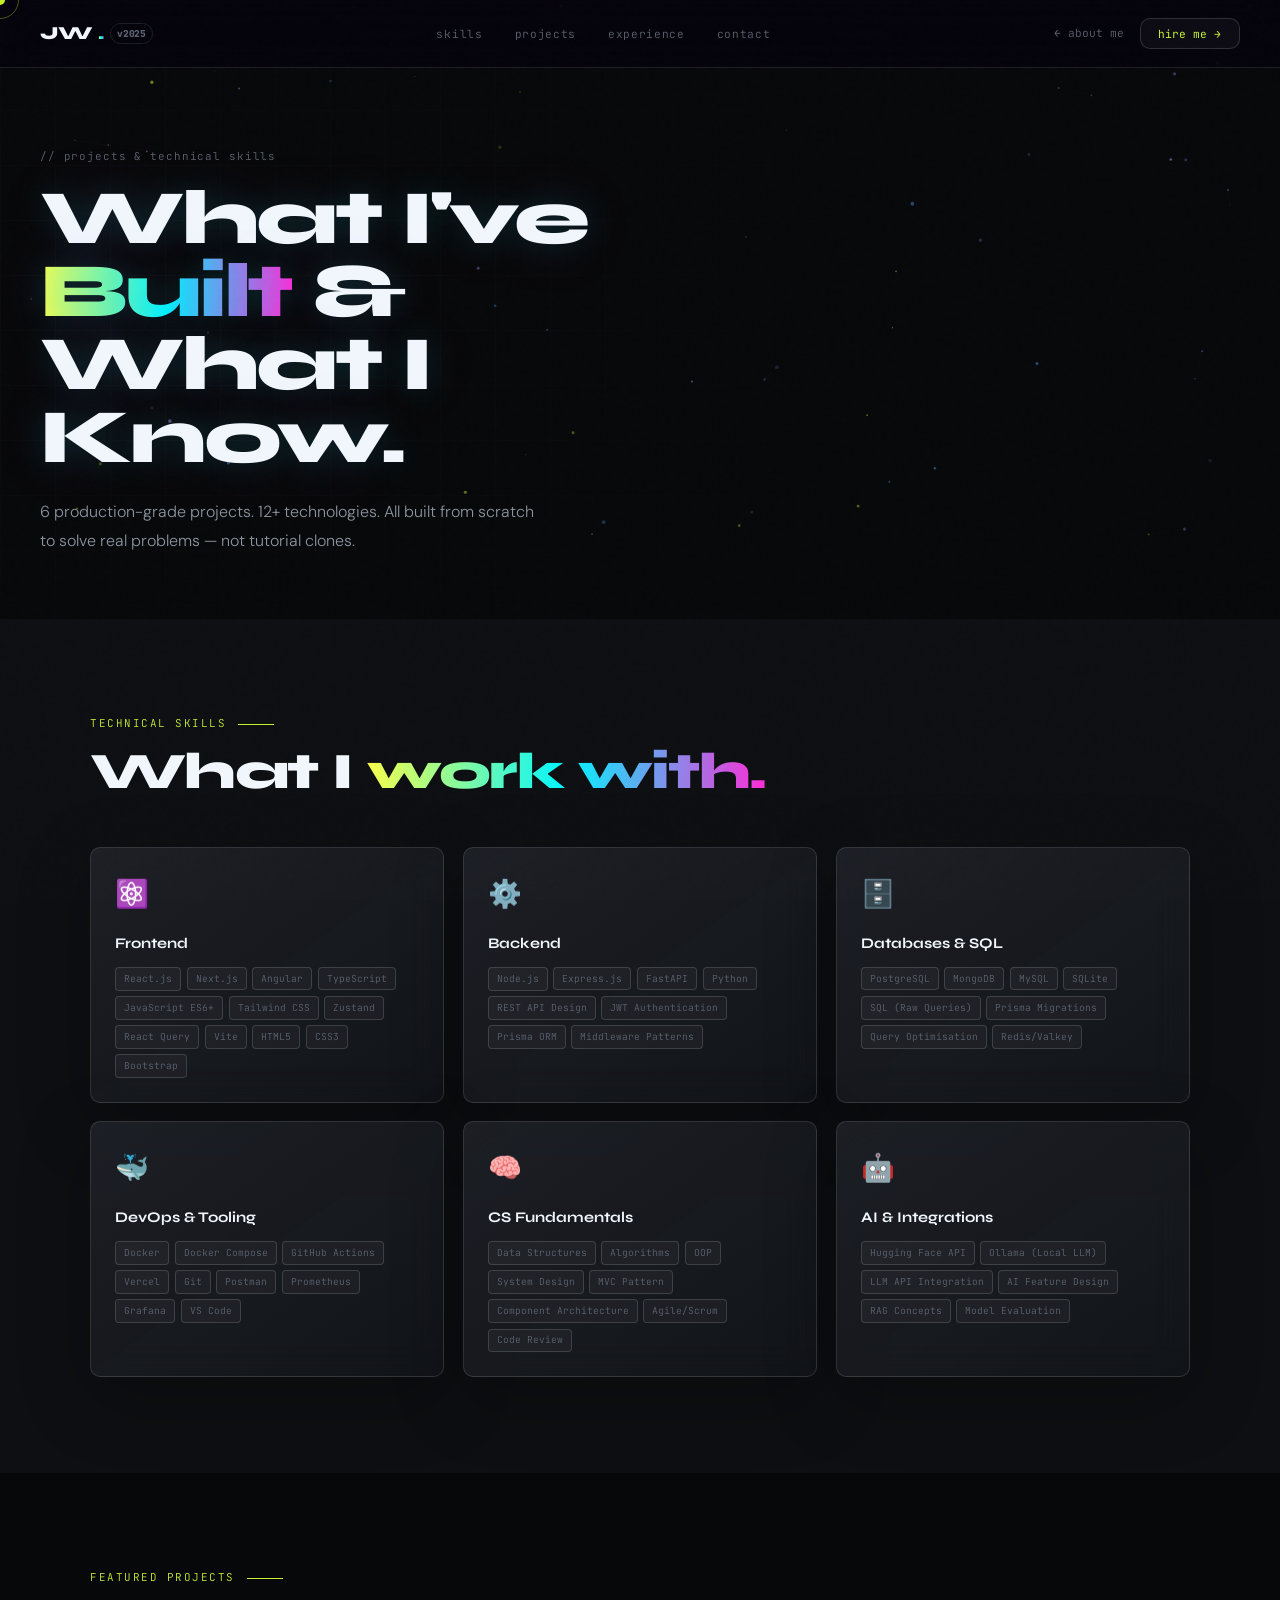
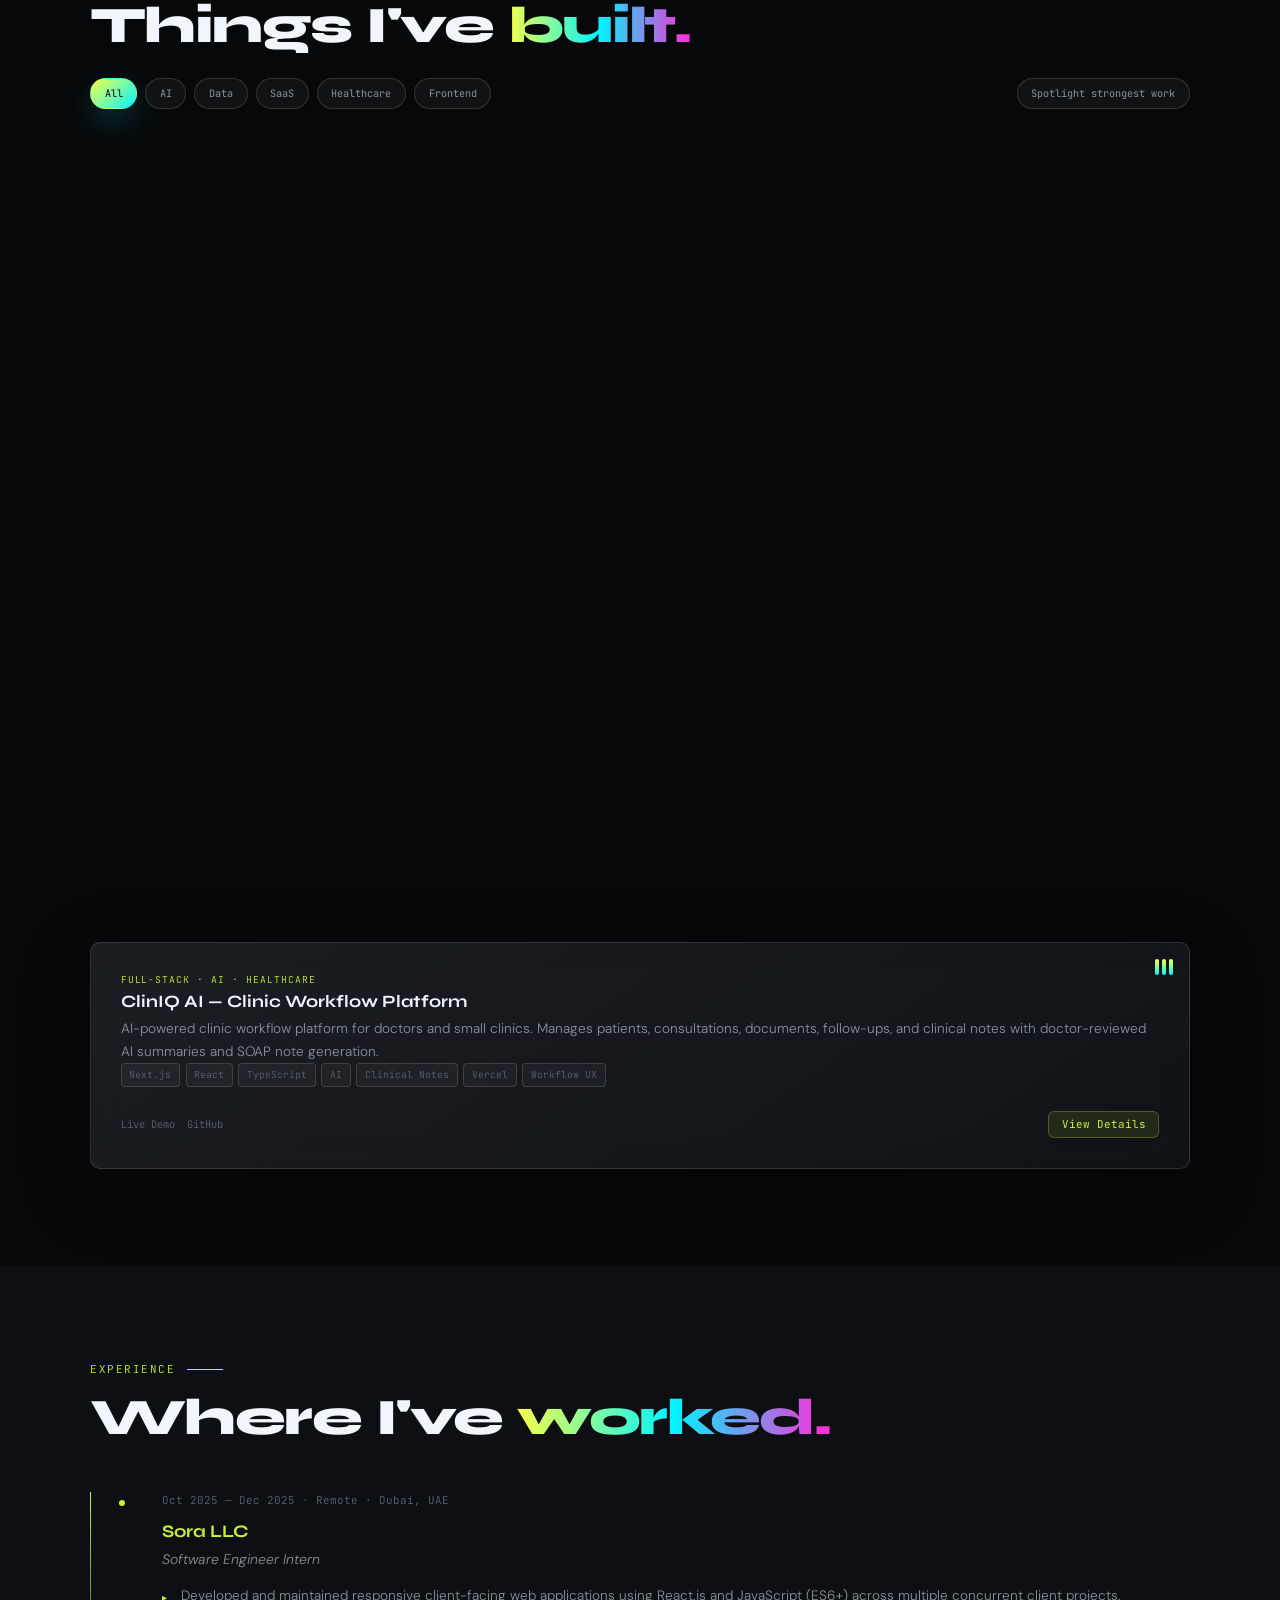
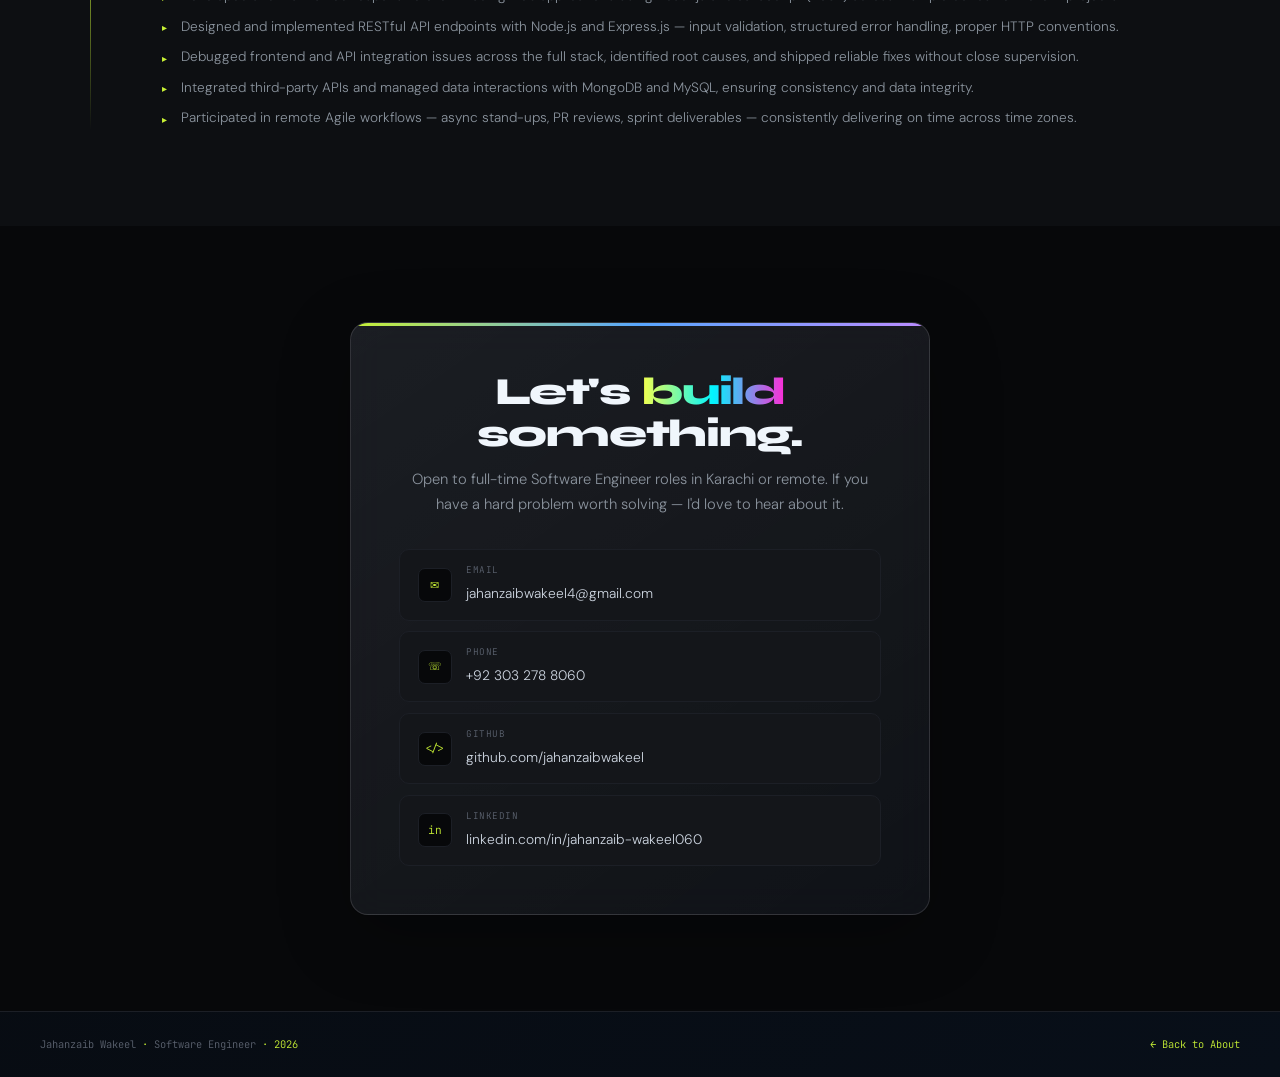
==== commit 9a819b46: "Add project links and ClinIQ AI" ====
--- a/projects.html
+++ b/projects.html
@@ -81,7 +81,7 @@
   <div class="p2-hero-content" style="position:relative;z-index:1">
     <div class="p2-tag">// projects &amp; technical skills</div>
     <h1 class="p2-title">What I've<br/><em>Built</em> &amp;<br/>What I Know.</h1>
-    <p class="p2-desc">5 production-grade projects. 12+ technologies. All built from scratch to solve real problems — not tutorial clones.</p>
+    <p class="p2-desc">6 production-grade projects. 12+ technologies. All built from scratch to solve real problems — not tutorial clones.</p>
   </div>
 </section>
 
--- a/css/style.css
+++ b/css/style.css
@@ -504,6 +504,7 @@
   display: flex;
   align-items: center;
   overflow: hidden;
+  isolation: isolate;
 }
 #three-canvas {
   position: absolute;
@@ -520,12 +521,14 @@
     rgba(7,8,10,0.65) 100%
   );
   z-index: 1;
+  pointer-events: none;
 }
 .hero-content {
   position: relative;
   z-index: 2;
   padding: 0 2.5rem;
-  max-width: 900px;
+  max-width: 720px;
+  will-change: transform, opacity, filter;
 }
 .hero-eyebrow {
   display: inline-flex;
@@ -1006,6 +1009,14 @@
   justify-content: space-between;
   align-items: center;
   padding-top: 0.5rem;
+  gap: 0.75rem;
+  flex-wrap: wrap;
+}
+.proj-links {
+  display: flex;
+  align-items: center;
+  gap: 0.75rem;
+  flex-wrap: wrap;
 }
 .proj-gh {
   font-family: 'JetBrains Mono', monospace;
@@ -1197,3 +1208,554 @@
   .skills-grid { grid-template-columns: 1fr; }
   .stats-grid { grid-template-columns: 1fr 1fr; }
 }
+
+/* ═════════════════════════════════════════════════════════════
+   CINEMATIC ANIMATION UPGRADE
+═════════════════════════════════════════════════════════════ */
+:root {
+  --hot: #ff2bd6;
+  --acid: #f8ff4a;
+  --aqua: #00f5ff;
+  --deep: #05020d;
+  --wine: #21051d;
+  --glass: rgba(12, 14, 22, 0.72);
+}
+
+body {
+  background:
+    radial-gradient(circle at 12% 18%, rgba(255, 43, 214, 0.20), transparent 28rem),
+    radial-gradient(circle at 88% 8%, rgba(0, 245, 255, 0.18), transparent 26rem),
+    radial-gradient(circle at 50% 82%, rgba(248, 255, 74, 0.10), transparent 30rem),
+    linear-gradient(135deg, var(--deep), var(--ink) 42%, #080f19);
+}
+
+body::before {
+  content: "";
+  position: fixed;
+  inset: -20%;
+  pointer-events: none;
+  z-index: -2;
+  background:
+    conic-gradient(from 120deg at 30% 30%, rgba(255,43,214,.22), transparent 24%, rgba(0,245,255,.20), transparent 52%, rgba(248,255,74,.14), transparent 78%, rgba(255,43,214,.22)),
+    linear-gradient(115deg, rgba(255,255,255,.04) 0 1px, transparent 1px 120px);
+  filter: blur(30px) saturate(1.25);
+  animation: auroraSweep 16s linear infinite;
+}
+
+#motion-canvas {
+  position: fixed;
+  inset: 0;
+  width: 100%;
+  height: 100%;
+  pointer-events: none;
+  z-index: -1;
+  opacity: .78;
+}
+
+#progress {
+  height: 4px;
+  background: linear-gradient(90deg, var(--hot), var(--acid), var(--aqua), var(--purple));
+  box-shadow: 0 0 24px rgba(0,245,255,.55);
+}
+
+nav {
+  background: rgba(5, 2, 13, 0.70);
+  border-bottom-color: rgba(255,255,255,.10);
+  box-shadow: 0 0 0 rgba(0,0,0,0);
+}
+
+nav.scrolled {
+  box-shadow: 0 18px 60px rgba(0,0,0,.42), inset 0 -1px 0 rgba(0,245,255,.16);
+}
+
+.nav-logo .dot,
+.sec-title em,
+.cta-title em,
+.p2-title em,
+.p2-ct-title em,
+.hero-name .volt-text {
+  background: linear-gradient(90deg, var(--acid), var(--aqua), var(--hot));
+  -webkit-background-clip: text;
+  background-clip: text;
+  color: transparent;
+}
+
+.btn-volt,
+.nav-cta::before {
+  background: linear-gradient(135deg, var(--acid), var(--aqua) 55%, var(--hot));
+  color: #08080b;
+}
+
+.btn-volt {
+  box-shadow: 0 10px 32px rgba(0,245,255,.18);
+}
+
+.btn-volt:hover {
+  box-shadow: 0 16px 44px rgba(255,43,214,.24), 0 8px 28px rgba(0,245,255,.20);
+}
+
+.btn-outline,
+.nav-cta,
+.chip,
+.stk-tag,
+.sk-tag {
+  border-color: rgba(255,255,255,.14);
+  background: rgba(255,255,255,.035);
+}
+
+.hero-overlay {
+  background:
+    radial-gradient(circle at 74% 36%, rgba(0,245,255,.13), transparent 22rem),
+    linear-gradient(135deg, rgba(5,2,13,.78), rgba(5,2,13,.28) 58%, rgba(5,2,13,.78));
+}
+
+.hero-content,
+.p2-hero-content {
+  transform-style: preserve-3d;
+}
+
+.hero-name,
+.p2-title {
+  text-shadow: 0 0 32px rgba(0,245,255,.14), 0 0 68px rgba(255,43,214,.10);
+}
+
+.hero-chips-row .chip,
+.edu-courses .chip {
+  animation: chipFloat 5s ease-in-out infinite;
+}
+
+.hero-chips-row .chip:nth-child(3n),
+.edu-courses .chip:nth-child(3n) { animation-delay: .6s; }
+.hero-chips-row .chip:nth-child(3n + 1),
+.edu-courses .chip:nth-child(3n + 1) { animation-delay: 1.1s; }
+
+.stat-card,
+.about-cv-card,
+.edu-card,
+.cta-inner,
+.sk-card,
+.proj-card,
+.p2-contact-wrap,
+.modal,
+.lab-console,
+.lab-visual {
+  background:
+    linear-gradient(145deg, rgba(255,255,255,.075), rgba(255,255,255,.025)),
+    var(--glass);
+  border-color: rgba(255,255,255,.12);
+  box-shadow: 0 20px 70px rgba(0,0,0,.28);
+  backdrop-filter: blur(18px);
+  -webkit-backdrop-filter: blur(18px);
+}
+
+.stat-card::after,
+.sk-card::after,
+.proj-card::before,
+.edu-card::before,
+.cta-inner::after,
+.p2-contact-wrap::after {
+  content: "";
+  position: absolute;
+  inset: -1px;
+  pointer-events: none;
+  border-radius: inherit;
+  background: radial-gradient(420px circle at var(--mx, 50%) var(--my, 50%), rgba(0,245,255,.20), transparent 42%);
+  opacity: 0;
+  transition: opacity .25s var(--ease);
+}
+
+.stat-card:hover::after,
+.sk-card:hover::after,
+.proj-card:hover::before,
+.edu-card:hover::before,
+.cta-inner:hover::after,
+.p2-contact-wrap:hover::after {
+  opacity: 1;
+}
+
+.proj-card::after {
+  background: linear-gradient(var(--ink2), var(--ink2)) padding-box,
+              linear-gradient(135deg, var(--acid), var(--aqua), var(--hot)) border-box;
+}
+
+.lab-section {
+  background:
+    radial-gradient(circle at 20% 10%, rgba(255,43,214,.16), transparent 26rem),
+    radial-gradient(circle at 80% 80%, rgba(0,245,255,.12), transparent 28rem),
+    var(--ink);
+  overflow: hidden;
+}
+
+.lab-grid {
+  display: grid;
+  grid-template-columns: 1fr 1fr;
+  gap: 1.4rem;
+  align-items: stretch;
+}
+
+.lab-visual {
+  min-height: 420px;
+  border-radius: var(--rL);
+  position: relative;
+  overflow: hidden;
+  display: grid;
+  place-items: center;
+  isolation: isolate;
+}
+
+.lab-visual::before {
+  content: "";
+  position: absolute;
+  inset: 12%;
+  border-radius: 50%;
+  background: radial-gradient(circle, rgba(248,255,74,.18), transparent 54%);
+  filter: blur(8px);
+  animation: breatheGlow 4.5s ease-in-out infinite;
+}
+
+.orbit {
+  position: absolute;
+  width: 280px;
+  height: 280px;
+  border: 1px solid rgba(0,245,255,.28);
+  border-radius: 50%;
+  animation: spin 18s linear infinite;
+}
+
+.orbit-two {
+  width: 210px;
+  height: 210px;
+  border-color: rgba(255,43,214,.30);
+  transform: rotateX(64deg) rotateZ(18deg);
+  animation-duration: 12s;
+  animation-direction: reverse;
+}
+
+.orbit-one {
+  transform: rotateX(66deg) rotateZ(-24deg);
+}
+
+.orbit-node {
+  position: absolute;
+  width: 58px;
+  height: 58px;
+  display: grid;
+  place-items: center;
+  border-radius: 16px;
+  border: 1px solid rgba(255,255,255,.16);
+  background: rgba(5,2,13,.82);
+  color: var(--tB);
+  font-family: 'JetBrains Mono', monospace;
+  font-size: .78rem;
+  box-shadow: 0 0 32px rgba(0,245,255,.18);
+  animation: nodePulse 3s ease-in-out infinite;
+}
+
+.node-core {
+  width: 92px;
+  height: 92px;
+  border-radius: 28px;
+  font-family: 'Syne', sans-serif;
+  font-weight: 800;
+  font-size: 1.7rem;
+  background: linear-gradient(135deg, rgba(248,255,74,.95), rgba(0,245,255,.88), rgba(255,43,214,.86));
+  color: #05020d;
+  z-index: 2;
+}
+
+.node-a { transform: translate(-150px, -92px); }
+.node-b { transform: translate(160px, -58px); animation-delay: .5s; }
+.node-c { transform: translate(-116px, 126px); animation-delay: .9s; }
+.node-d { transform: translate(138px, 112px); animation-delay: 1.3s; }
+
+.scanline {
+  position: absolute;
+  inset: 0;
+  background: linear-gradient(180deg, transparent, rgba(248,255,74,.12), transparent);
+  transform: translateY(-100%);
+  animation: scanMove 3.4s ease-in-out infinite;
+  mix-blend-mode: screen;
+}
+
+.lab-console {
+  border-radius: var(--rL);
+  padding: 1.25rem;
+  overflow: hidden;
+  position: relative;
+}
+
+.console-top {
+  display: flex;
+  align-items: center;
+  gap: .45rem;
+  padding-bottom: 1rem;
+  border-bottom: 1px solid rgba(255,255,255,.10);
+}
+
+.console-top span {
+  width: 10px;
+  height: 10px;
+  border-radius: 50%;
+  background: var(--hot);
+}
+
+.console-top span:nth-child(2) { background: var(--acid); }
+.console-top span:nth-child(3) { background: var(--aqua); }
+.console-top strong {
+  margin-left: .5rem;
+  font-family: 'JetBrains Mono', monospace;
+  color: var(--td);
+  font-size: .68rem;
+}
+
+.console-lines {
+  padding: 1.4rem 0;
+  display: grid;
+  gap: .9rem;
+}
+
+.console-lines p {
+  font-family: 'JetBrains Mono', monospace;
+  font-size: .82rem;
+  color: var(--tb);
+  opacity: 0;
+  transform: translateX(-16px);
+  animation: consoleIn .55s var(--ease) forwards;
+}
+
+.console-lines p:nth-child(2) { animation-delay: .35s; }
+.console-lines p:nth-child(3) { animation-delay: .7s; }
+.console-lines p:nth-child(4) { animation-delay: 1.05s; }
+.console-lines p:nth-child(5) { animation-delay: 1.4s; }
+.console-lines span {
+  color: var(--acid);
+  margin-right: .6rem;
+}
+
+.lab-metrics {
+  display: grid;
+  grid-template-columns: repeat(3, 1fr);
+  gap: .75rem;
+}
+
+.lab-metrics div {
+  padding: 1rem;
+  border: 1px solid rgba(255,255,255,.10);
+  border-radius: var(--r);
+  background: rgba(255,255,255,.04);
+}
+
+.lab-metrics strong {
+  display: block;
+  font-family: 'Syne', sans-serif;
+  font-size: 1.45rem;
+  color: var(--acid);
+  line-height: 1;
+}
+
+.lab-metrics small {
+  display: block;
+  margin-top: .35rem;
+  color: var(--td);
+  font-family: 'JetBrains Mono', monospace;
+  font-size: .6rem;
+  line-height: 1.4;
+}
+
+.project-toolbar {
+  display: flex;
+  flex-wrap: wrap;
+  gap: .75rem;
+  align-items: center;
+  justify-content: space-between;
+  margin: -1.4rem 0 1.25rem;
+}
+
+.project-filters {
+  display: flex;
+  gap: .5rem;
+  flex-wrap: wrap;
+}
+
+.filter-pill,
+.spotlight-toggle {
+  border: 1px solid rgba(255,255,255,.14);
+  background: rgba(255,255,255,.045);
+  color: var(--tm);
+  border-radius: 999px;
+  padding: .5rem .85rem;
+  font-family: 'JetBrains Mono', monospace;
+  font-size: .64rem;
+  transition: all .2s var(--ease);
+}
+
+.filter-pill.active,
+.filter-pill:hover,
+.spotlight-toggle.active,
+.spotlight-toggle:hover {
+  color: #05020d;
+  border-color: transparent;
+  background: linear-gradient(135deg, var(--acid), var(--aqua));
+  box-shadow: 0 12px 30px rgba(0,245,255,.18);
+}
+
+.proj-card.hide-card {
+  display: none;
+}
+
+.proj-card.spotlight {
+  box-shadow: 0 0 0 1px rgba(248,255,74,.22), 0 26px 90px rgba(255,43,214,.20);
+}
+
+.proj-signal {
+  position: absolute;
+  top: 1rem;
+  right: 1rem;
+  display: flex;
+  gap: 3px;
+  z-index: 2;
+}
+
+.proj-signal span {
+  width: 4px;
+  height: 16px;
+  border-radius: 99px;
+  background: linear-gradient(var(--acid), var(--aqua));
+  animation: signalWave 1.1s ease-in-out infinite;
+}
+
+.proj-signal span:nth-child(2) { animation-delay: .14s; }
+.proj-signal span:nth-child(3) { animation-delay: .28s; }
+
+.command-palette {
+  position: fixed;
+  inset: 0;
+  z-index: 850;
+  display: none;
+  align-items: flex-start;
+  justify-content: center;
+  padding-top: 12vh;
+  background: rgba(5,2,13,.74);
+  backdrop-filter: blur(16px);
+}
+
+.command-palette.open {
+  display: flex;
+}
+
+.command-box {
+  width: min(620px, 92vw);
+  border: 1px solid rgba(255,255,255,.14);
+  border-radius: var(--rL);
+  overflow: hidden;
+  background: rgba(9,10,18,.92);
+  box-shadow: 0 30px 120px rgba(0,0,0,.55);
+}
+
+.command-box input {
+  width: 100%;
+  border: 0;
+  outline: 0;
+  padding: 1.1rem 1.2rem;
+  background: rgba(255,255,255,.04);
+  color: var(--tB);
+  font-family: 'JetBrains Mono', monospace;
+}
+
+.command-list button {
+  width: 100%;
+  border: 0;
+  border-top: 1px solid rgba(255,255,255,.08);
+  padding: 1rem 1.2rem;
+  background: transparent;
+  color: var(--tb);
+  text-align: left;
+  font-family: 'DM Sans', sans-serif;
+  cursor: none;
+  transition: all .18s;
+}
+
+.command-list button:hover {
+  background: linear-gradient(90deg, rgba(248,255,74,.12), rgba(0,245,255,.08));
+  color: var(--acid);
+}
+
+@keyframes auroraSweep {
+  0% { transform: rotate(0deg) scale(1); }
+  50% { transform: rotate(180deg) scale(1.08); }
+  100% { transform: rotate(360deg) scale(1); }
+}
+
+@keyframes chipFloat {
+  0%, 100% { transform: translateY(0); }
+  50% { transform: translateY(-7px); }
+}
+
+@keyframes breatheGlow {
+  0%, 100% { transform: scale(.9); opacity: .7; }
+  50% { transform: scale(1.08); opacity: 1; }
+}
+
+@keyframes nodePulse {
+  0%, 100% { box-shadow: 0 0 24px rgba(0,245,255,.16); }
+  50% { box-shadow: 0 0 42px rgba(255,43,214,.24); }
+}
+
+@keyframes scanMove {
+  0% { transform: translateY(-100%); }
+  55%, 100% { transform: translateY(100%); }
+}
+
+@keyframes consoleIn {
+  to { opacity: 1; transform: none; }
+}
+
+@keyframes signalWave {
+  0%, 100% { transform: scaleY(.35); opacity: .45; }
+  50% { transform: scaleY(1); opacity: 1; }
+}
+
+@media (max-width: 900px) {
+  #cursor,
+  #cursor-ring {
+    display: none;
+  }
+  body,
+  button,
+  .command-list button {
+    cursor: auto;
+  }
+  .lab-grid {
+    grid-template-columns: 1fr;
+  }
+  .lab-visual {
+    min-height: 340px;
+  }
+}
+
+@media (max-width: 580px) {
+  .lab-metrics {
+    grid-template-columns: 1fr;
+  }
+  .orbit {
+    width: 220px;
+    height: 220px;
+  }
+  .node-a { transform: translate(-108px, -82px); }
+  .node-b { transform: translate(112px, -52px); }
+  .node-c { transform: translate(-92px, 104px); }
+  .node-d { transform: translate(96px, 96px); }
+}
+
+@media (prefers-reduced-motion: reduce) {
+  *,
+  *::before,
+  *::after {
+    animation-duration: .001ms !important;
+    animation-iteration-count: 1 !important;
+    scroll-behavior: auto !important;
+  }
+  #motion-canvas {
+    display: none;
+  }
+}
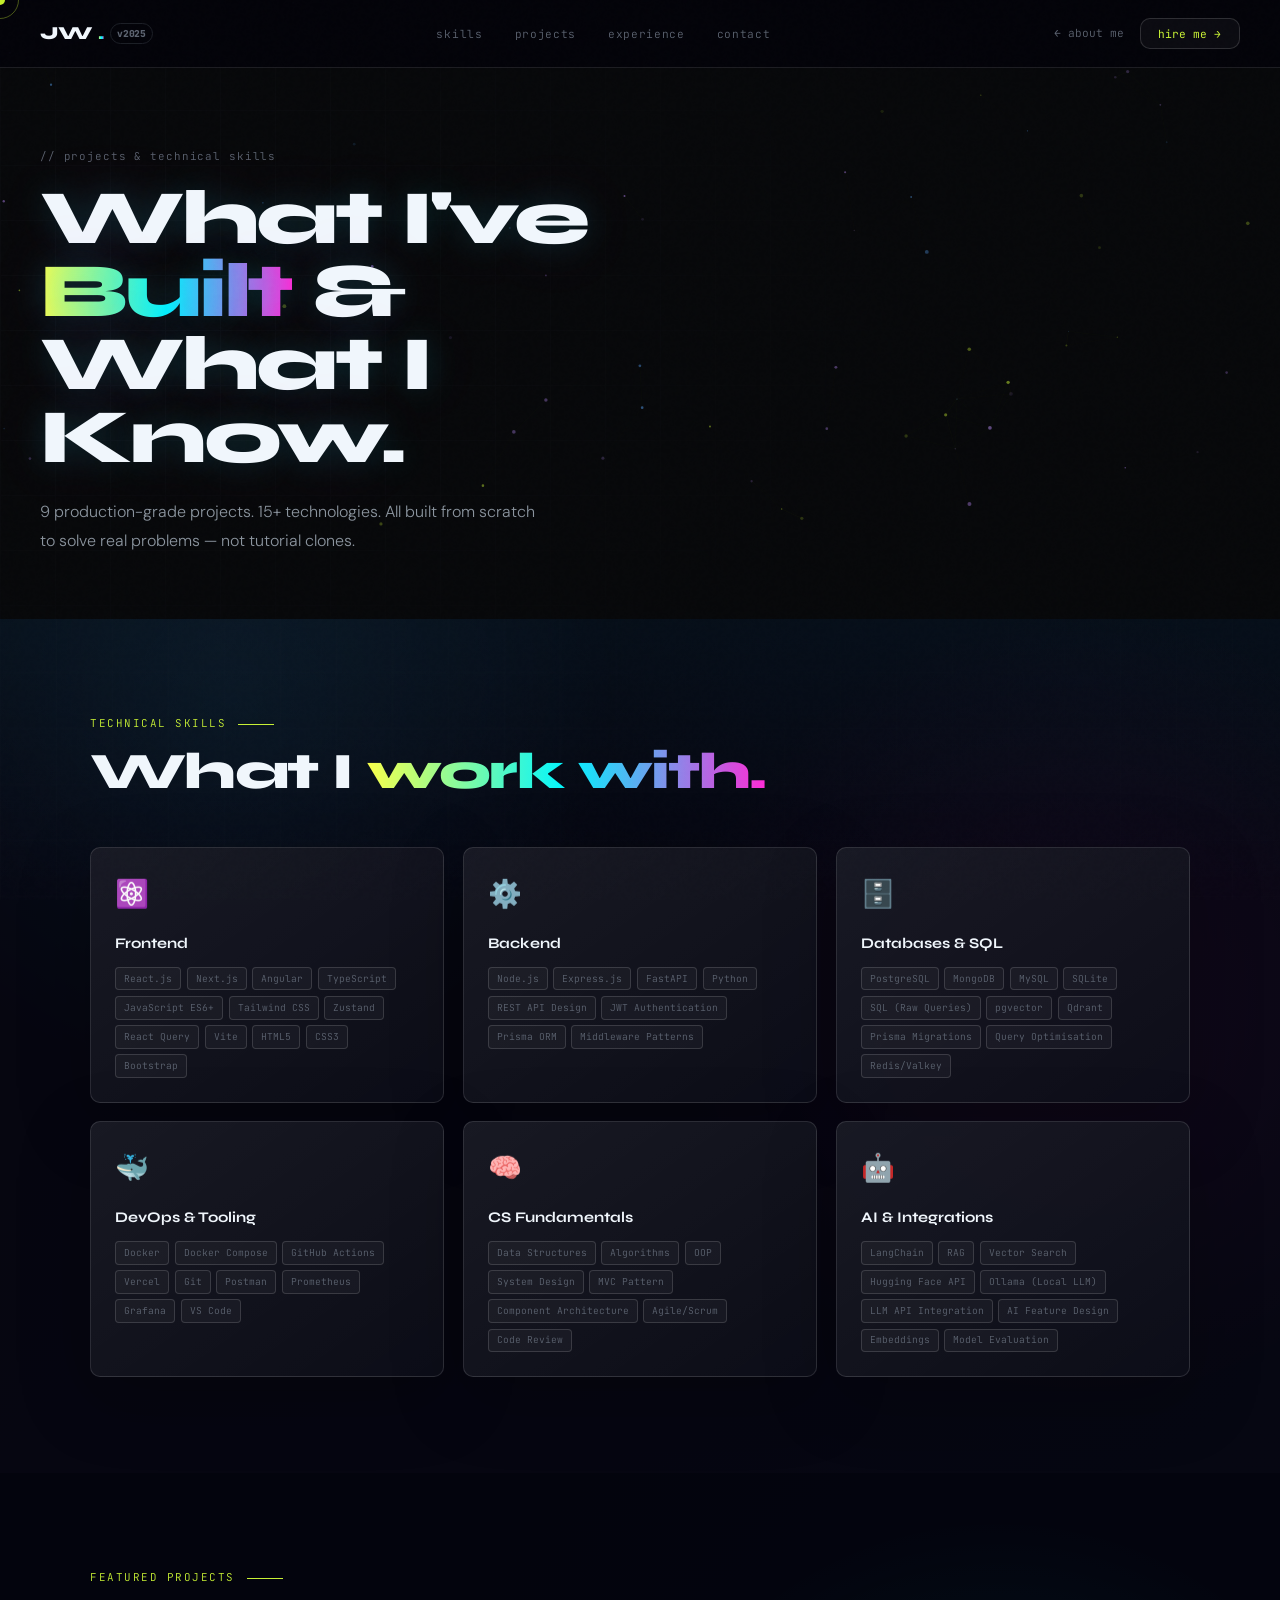
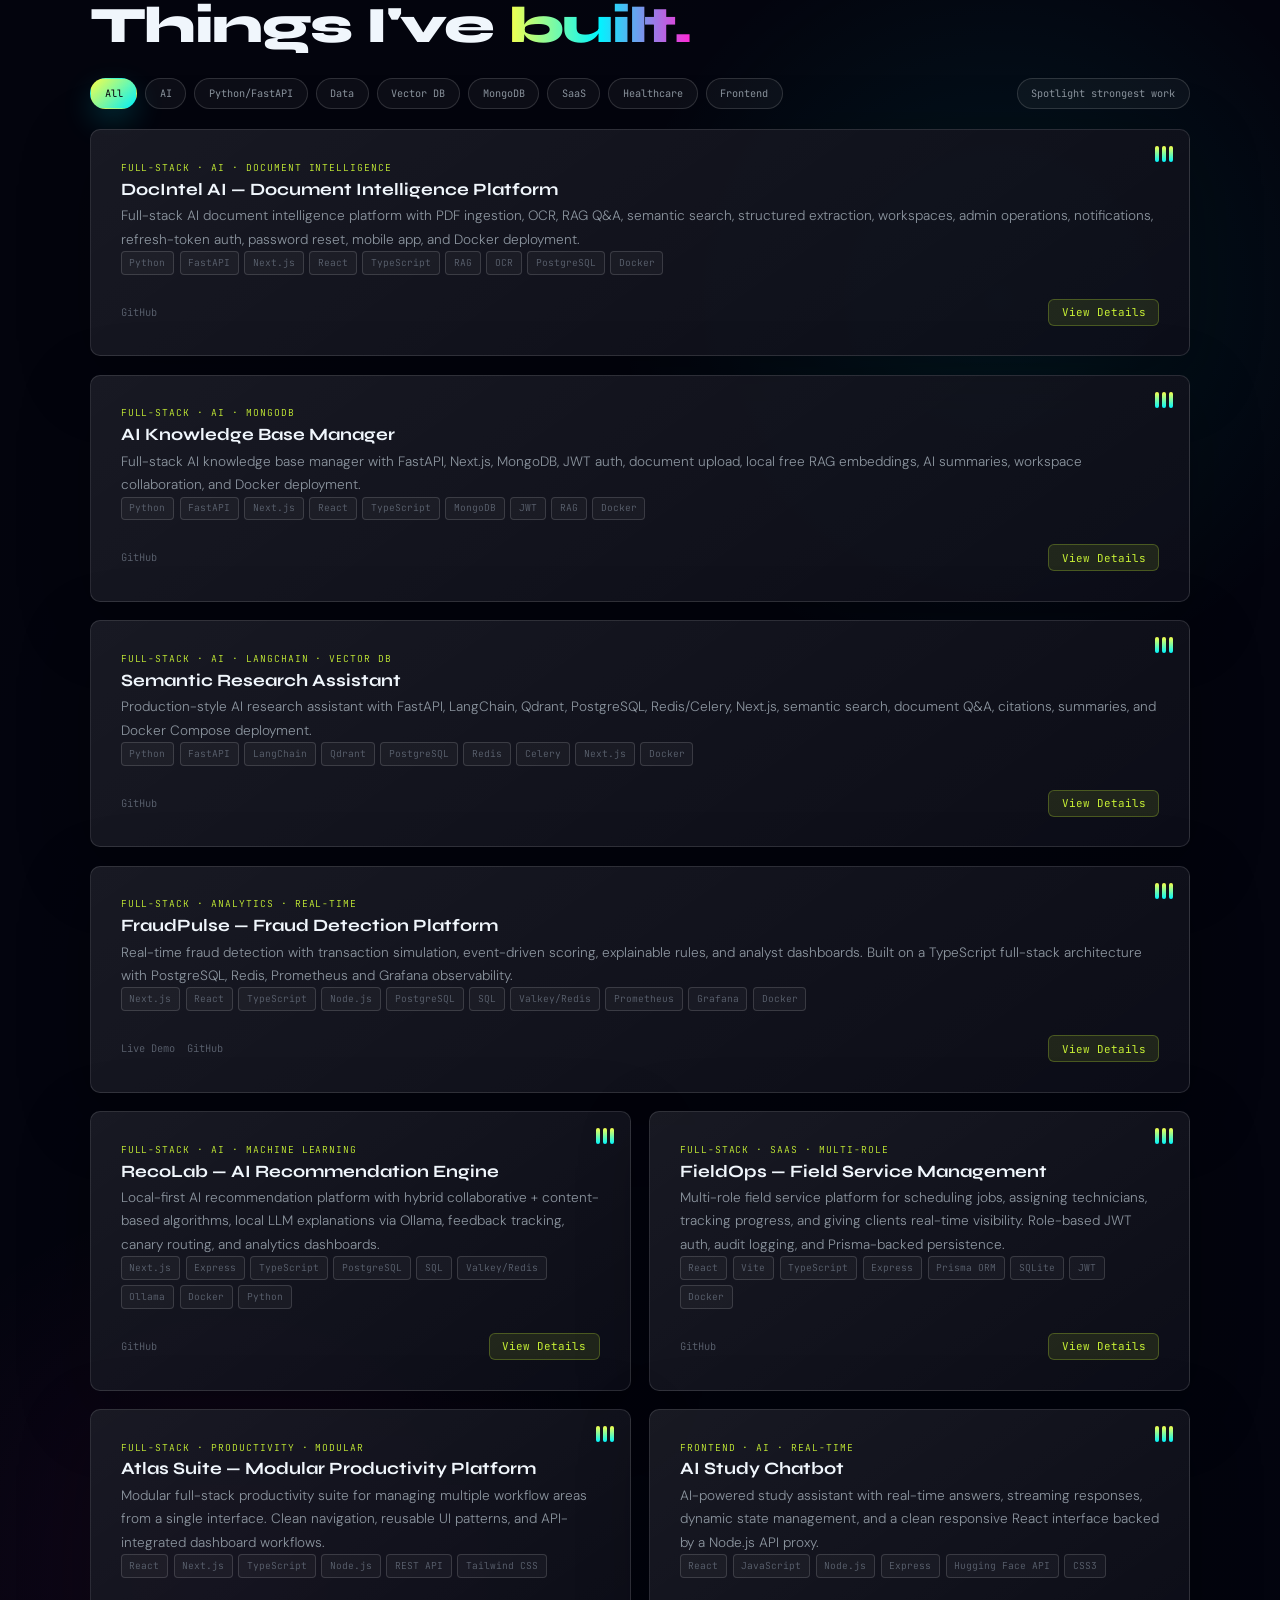
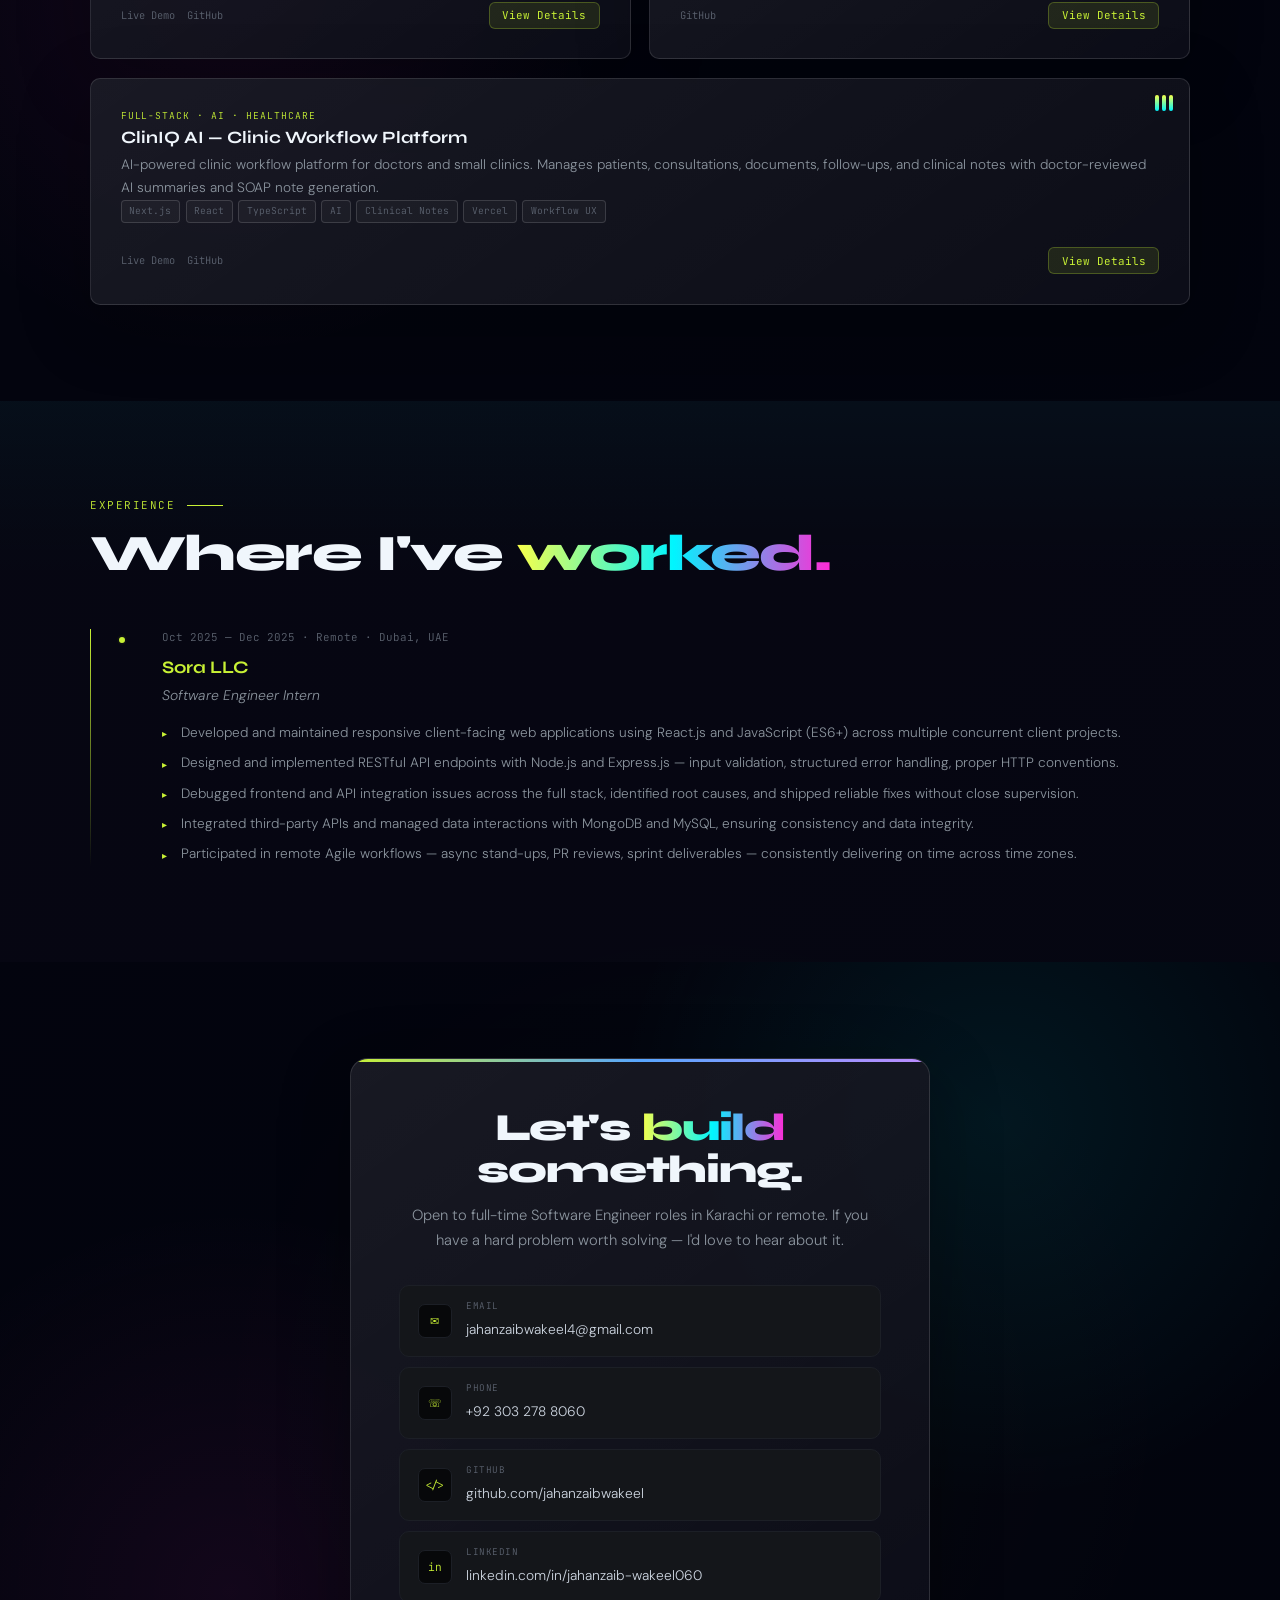
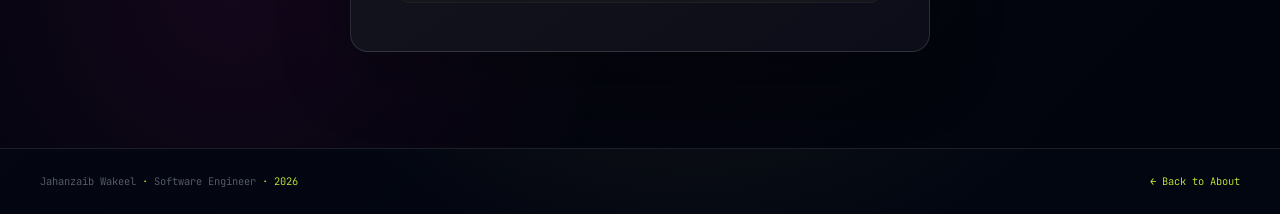
==== commit 1faabe5f: "Add new AI portfolio projects" ====
--- a/projects.html
+++ b/projects.html
@@ -81,7 +81,7 @@
   <div class="p2-hero-content" style="position:relative;z-index:1">
     <div class="p2-tag">// projects &amp; technical skills</div>
     <h1 class="p2-title">What I've<br/><em>Built</em> &amp;<br/>What I Know.</h1>
-    <p class="p2-desc">6 production-grade projects. 12+ technologies. All built from scratch to solve real problems — not tutorial clones.</p>
+    <p class="p2-desc">9 production-grade projects. 15+ technologies. All built from scratch to solve real problems — not tutorial clones.</p>
   </div>
 </section>
 
--- a/css/style.css
+++ b/css/style.css
@@ -1759,3 +1759,122 @@
     display: none;
   }
 }
+
+/* ── PERFORMANCE BACKGROUND REFINE ─────────────────────────────────── */
+body {
+  background:
+    radial-gradient(circle at 18% 14%, rgba(0, 245, 255, 0.18), transparent 24rem),
+    radial-gradient(circle at 84% 20%, rgba(255, 43, 214, 0.16), transparent 25rem),
+    radial-gradient(circle at 55% 92%, rgba(248, 255, 74, 0.08), transparent 30rem),
+    linear-gradient(135deg, #03030a 0%, #070813 42%, #020611 100%);
+}
+
+body::before {
+  inset: 0;
+  z-index: -2;
+  background:
+    linear-gradient(rgba(255,255,255,.035) 1px, transparent 1px),
+    linear-gradient(90deg, rgba(255,255,255,.035) 1px, transparent 1px),
+    radial-gradient(circle at 70% 20%, rgba(0,245,255,.12), transparent 28rem),
+    radial-gradient(circle at 18% 72%, rgba(255,43,214,.10), transparent 26rem);
+  background-size: 56px 56px, 56px 56px, auto, auto;
+  filter: none;
+  animation: deepGridDrift 26s ease-in-out infinite alternate;
+  opacity: .75;
+  will-change: transform, opacity;
+}
+
+body::after {
+  opacity: .42;
+}
+
+#motion-canvas {
+  display: none;
+}
+
+#hero::before {
+  content: "";
+  position: absolute;
+  inset: 0;
+  z-index: 0;
+  pointer-events: none;
+  background:
+    radial-gradient(circle at 68% 38%, rgba(0,245,255,.18), transparent 26rem),
+    radial-gradient(circle at 28% 66%, rgba(255,43,214,.14), transparent 22rem),
+    linear-gradient(120deg, transparent 0 42%, rgba(248,255,74,.055) 48%, transparent 56%);
+  mix-blend-mode: screen;
+  animation: heroEnergySweep 9s ease-in-out infinite alternate;
+}
+
+nav {
+  background: rgba(3, 3, 10, .82);
+  backdrop-filter: blur(10px);
+  -webkit-backdrop-filter: blur(10px);
+}
+
+#about,
+#skills,
+#experience,
+#page1-cta {
+  background:
+    linear-gradient(180deg, rgba(0,245,255,.035), transparent 32%),
+    rgba(7, 8, 19, .72);
+}
+
+#education,
+#projects,
+#page2-contact,
+.lab-section {
+  background:
+    radial-gradient(circle at 78% 20%, rgba(0,245,255,.08), transparent 24rem),
+    radial-gradient(circle at 18% 80%, rgba(255,43,214,.065), transparent 24rem),
+    rgba(3, 5, 14, .78);
+}
+
+.stat-card,
+.about-cv-card,
+.edu-card,
+.cta-inner,
+.sk-card,
+.proj-card,
+.p2-contact-wrap,
+.modal,
+.lab-console,
+.lab-visual {
+  background:
+    linear-gradient(145deg, rgba(255,255,255,.07), rgba(255,255,255,.025)),
+    rgba(7, 9, 20, .86);
+  backdrop-filter: none;
+  -webkit-backdrop-filter: none;
+}
+
+.stat-card::after,
+.sk-card::after,
+.proj-card::before,
+.edu-card::before,
+.cta-inner::after,
+.p2-contact-wrap::after {
+  display: none;
+}
+
+@keyframes deepGridDrift {
+  from {
+    transform: translate3d(-10px, -8px, 0) scale(1.01);
+    opacity: .62;
+  }
+  to {
+    transform: translate3d(14px, 10px, 0) scale(1.035);
+    opacity: .84;
+  }
+}
+
+@keyframes heroEnergySweep {
+  from {
+    opacity: .42;
+    transform: translate3d(-1.5%, 0, 0) scale(1);
+  }
+  to {
+    opacity: .78;
+    transform: translate3d(1.5%, -1%, 0) scale(1.04);
+  }
+}
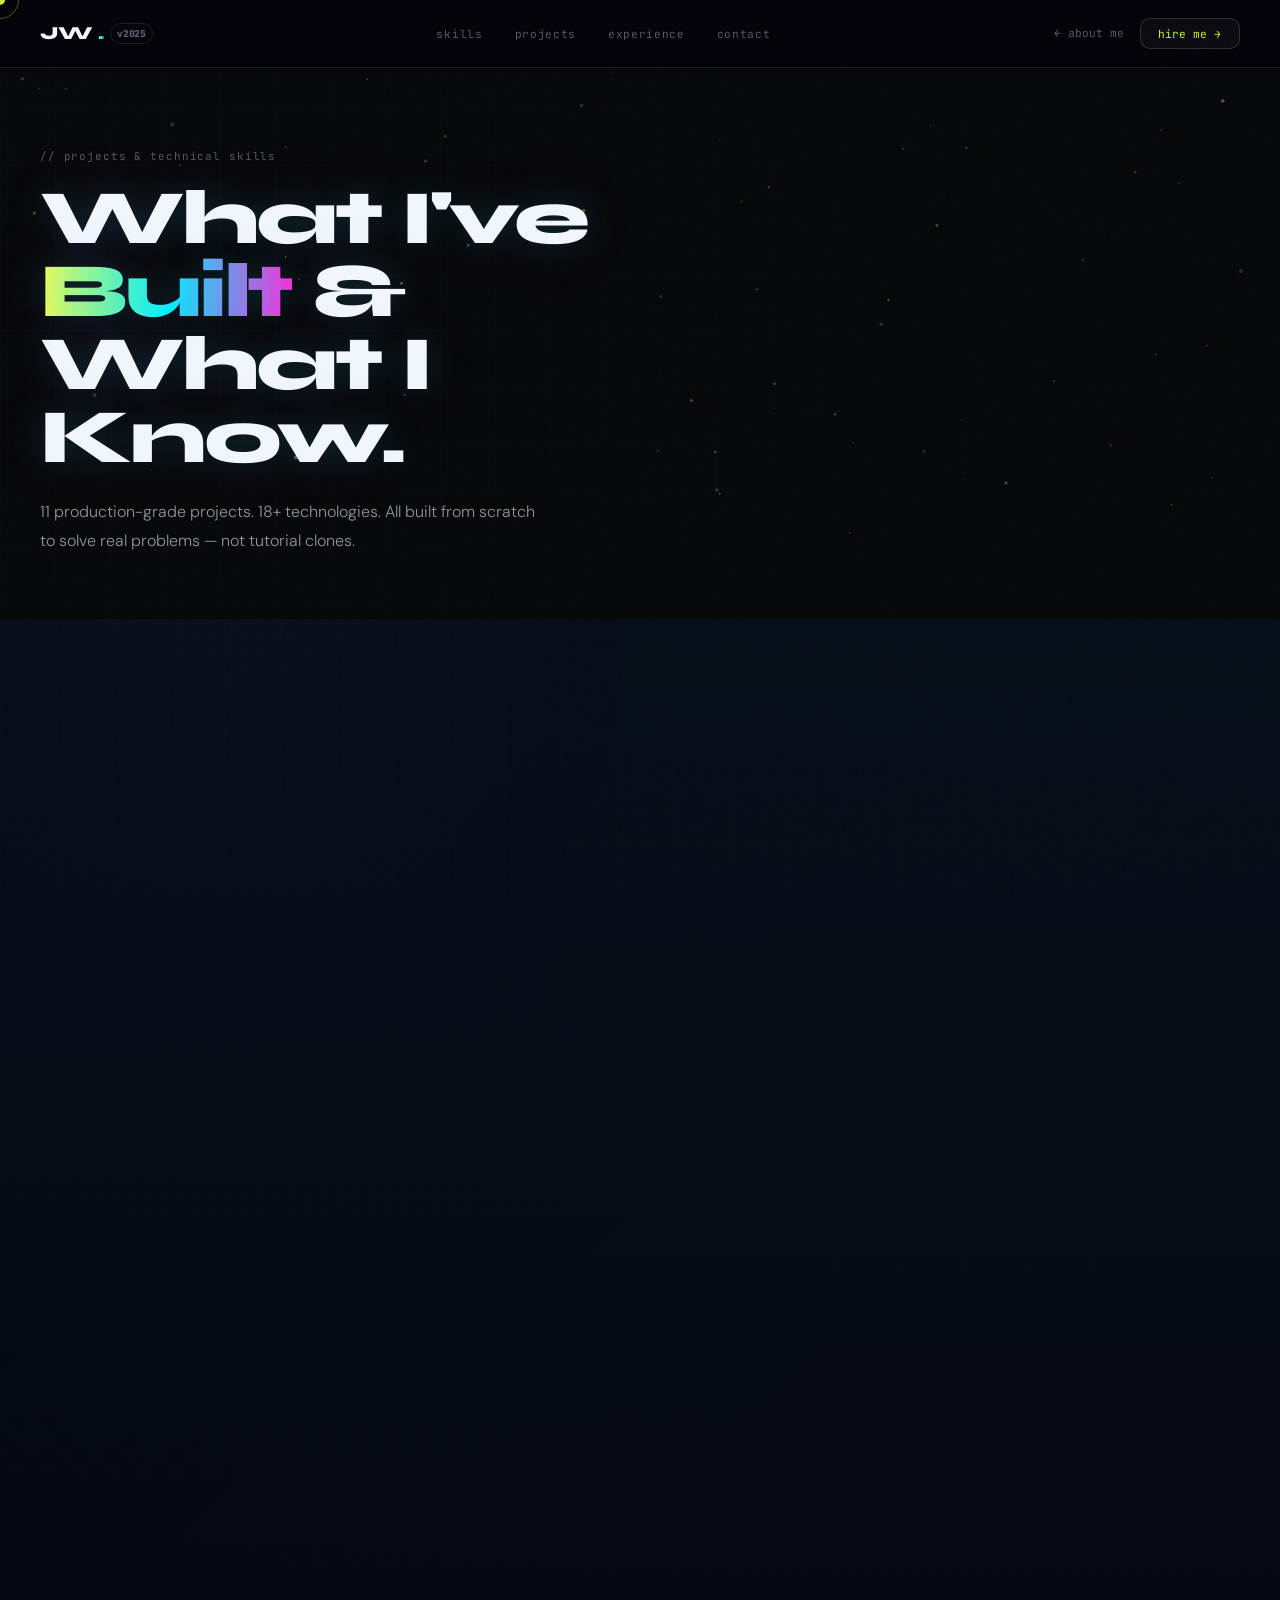
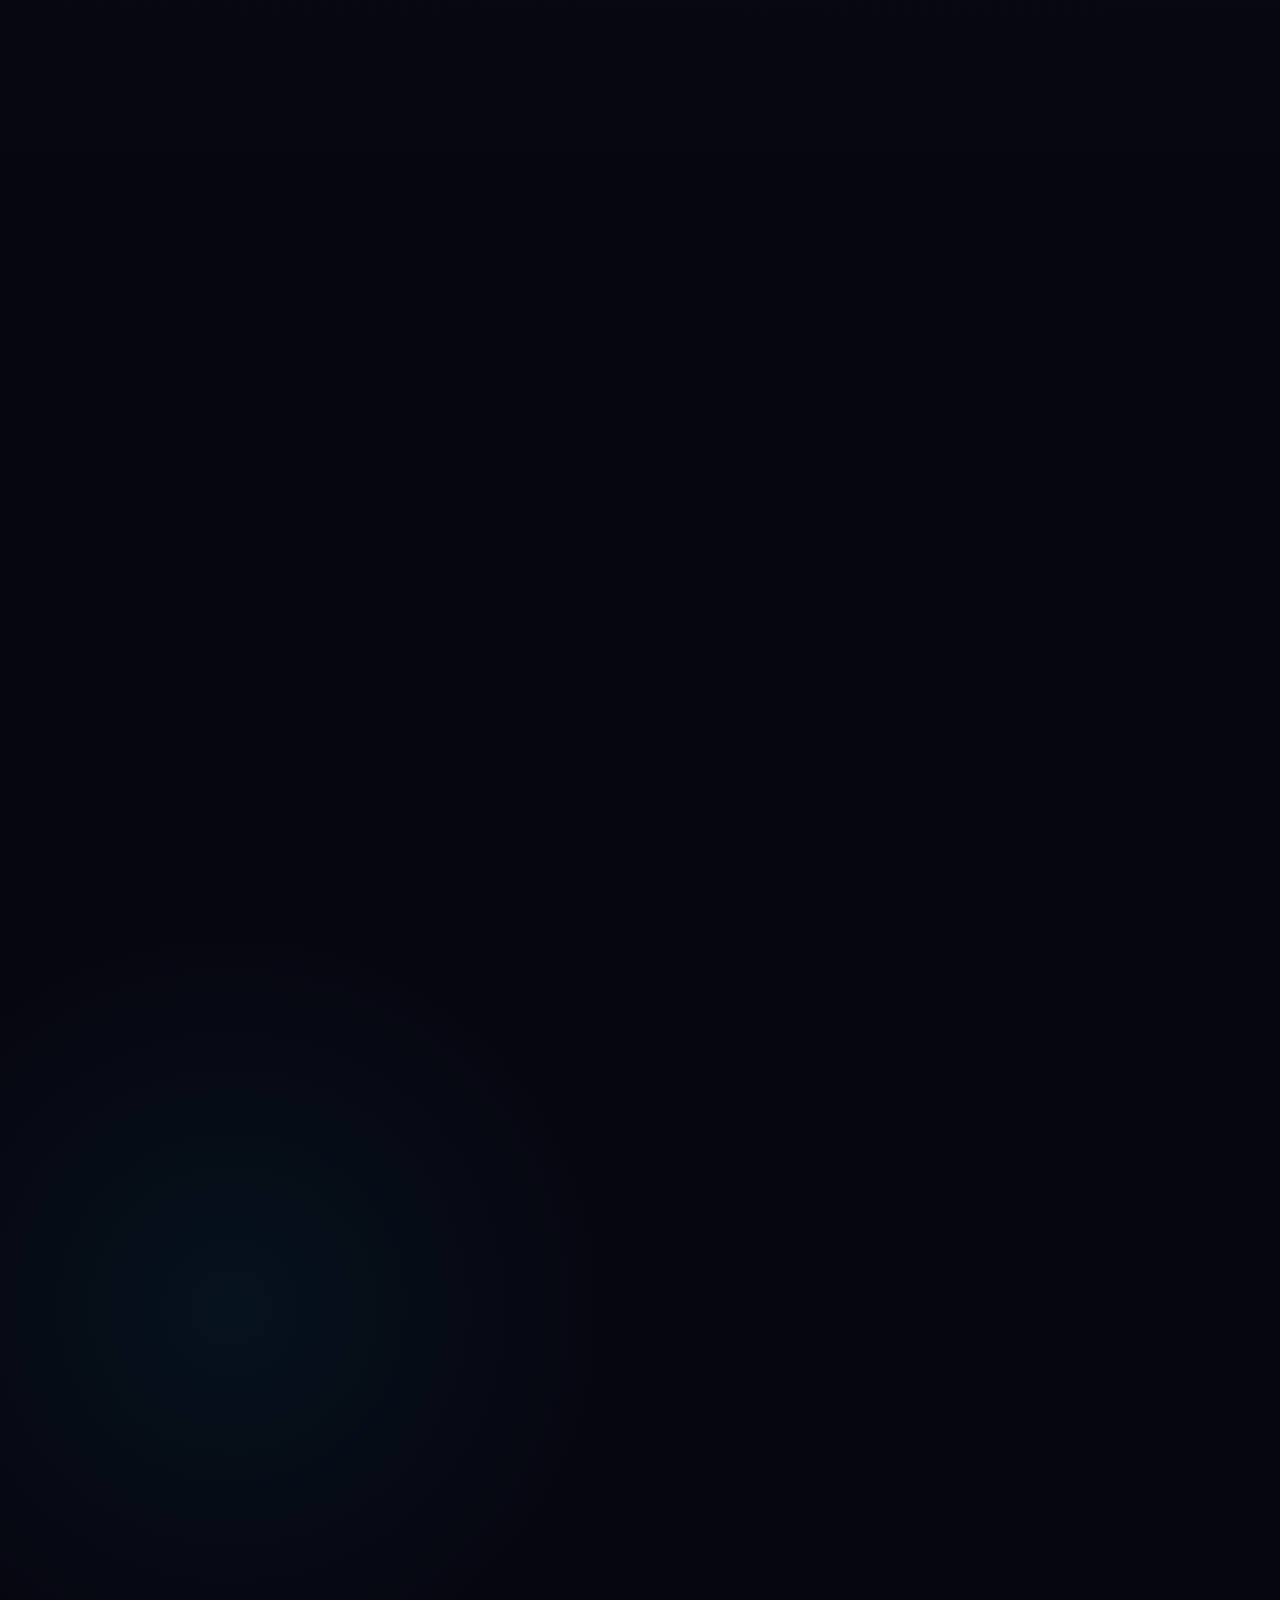
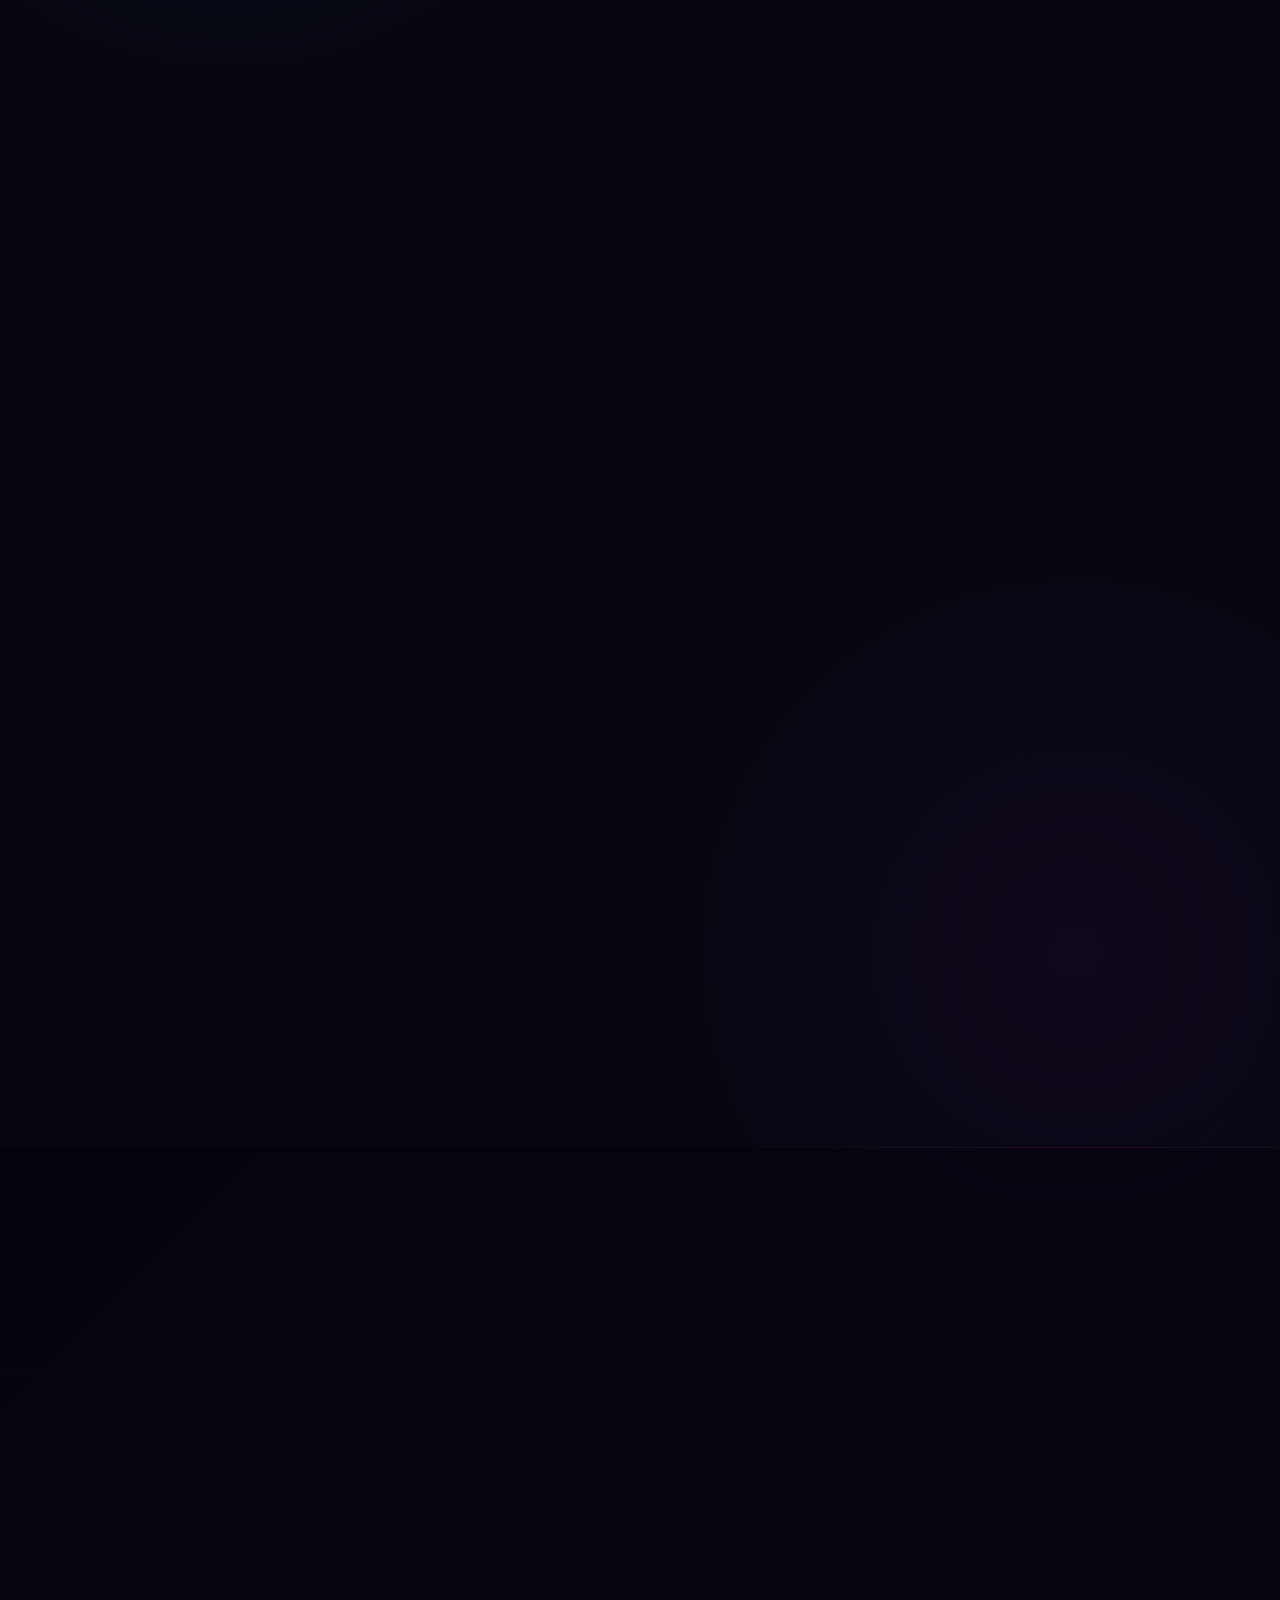
==== commit 3f6c8927: "Add Java projects and smooth scrolling" ====
--- a/projects.html
+++ b/projects.html
@@ -81,7 +81,7 @@
   <div class="p2-hero-content" style="position:relative;z-index:1">
     <div class="p2-tag">// projects &amp; technical skills</div>
     <h1 class="p2-title">What I've<br/><em>Built</em> &amp;<br/>What I Know.</h1>
-    <p class="p2-desc">9 production-grade projects. 15+ technologies. All built from scratch to solve real problems — not tutorial clones.</p>
+    <p class="p2-desc">11 production-grade projects. 18+ technologies. All built from scratch to solve real problems — not tutorial clones.</p>
   </div>
 </section>
 
--- a/css/style.css
+++ b/css/style.css
@@ -1857,6 +1857,47 @@
   display: none;
 }
 
+#about,
+#lab,
+#education,
+#page1-cta,
+#skills,
+#projects,
+#experience,
+#page2-contact {
+  content-visibility: auto;
+  contain-intrinsic-size: 900px;
+}
+
+#three-canvas {
+  will-change: transform;
+}
+
+@media (max-width: 760px) {
+  #hero {
+    min-height: 680px;
+  }
+
+  .hero-overlay {
+    background:
+      linear-gradient(180deg, rgba(3,3,10,.55), rgba(3,3,10,.82)),
+      radial-gradient(circle at 50% 58%, rgba(0,245,255,.15), transparent 18rem);
+  }
+
+  .hero-content {
+    max-width: 100%;
+    padding: 0 1.25rem;
+  }
+
+  .project-toolbar {
+    align-items: flex-start;
+  }
+
+  .project-filters {
+    width: 100%;
+  }
+}
+
 @keyframes deepGridDrift {
   from {
     transform: translate3d(-10px, -8px, 0) scale(1.01);
